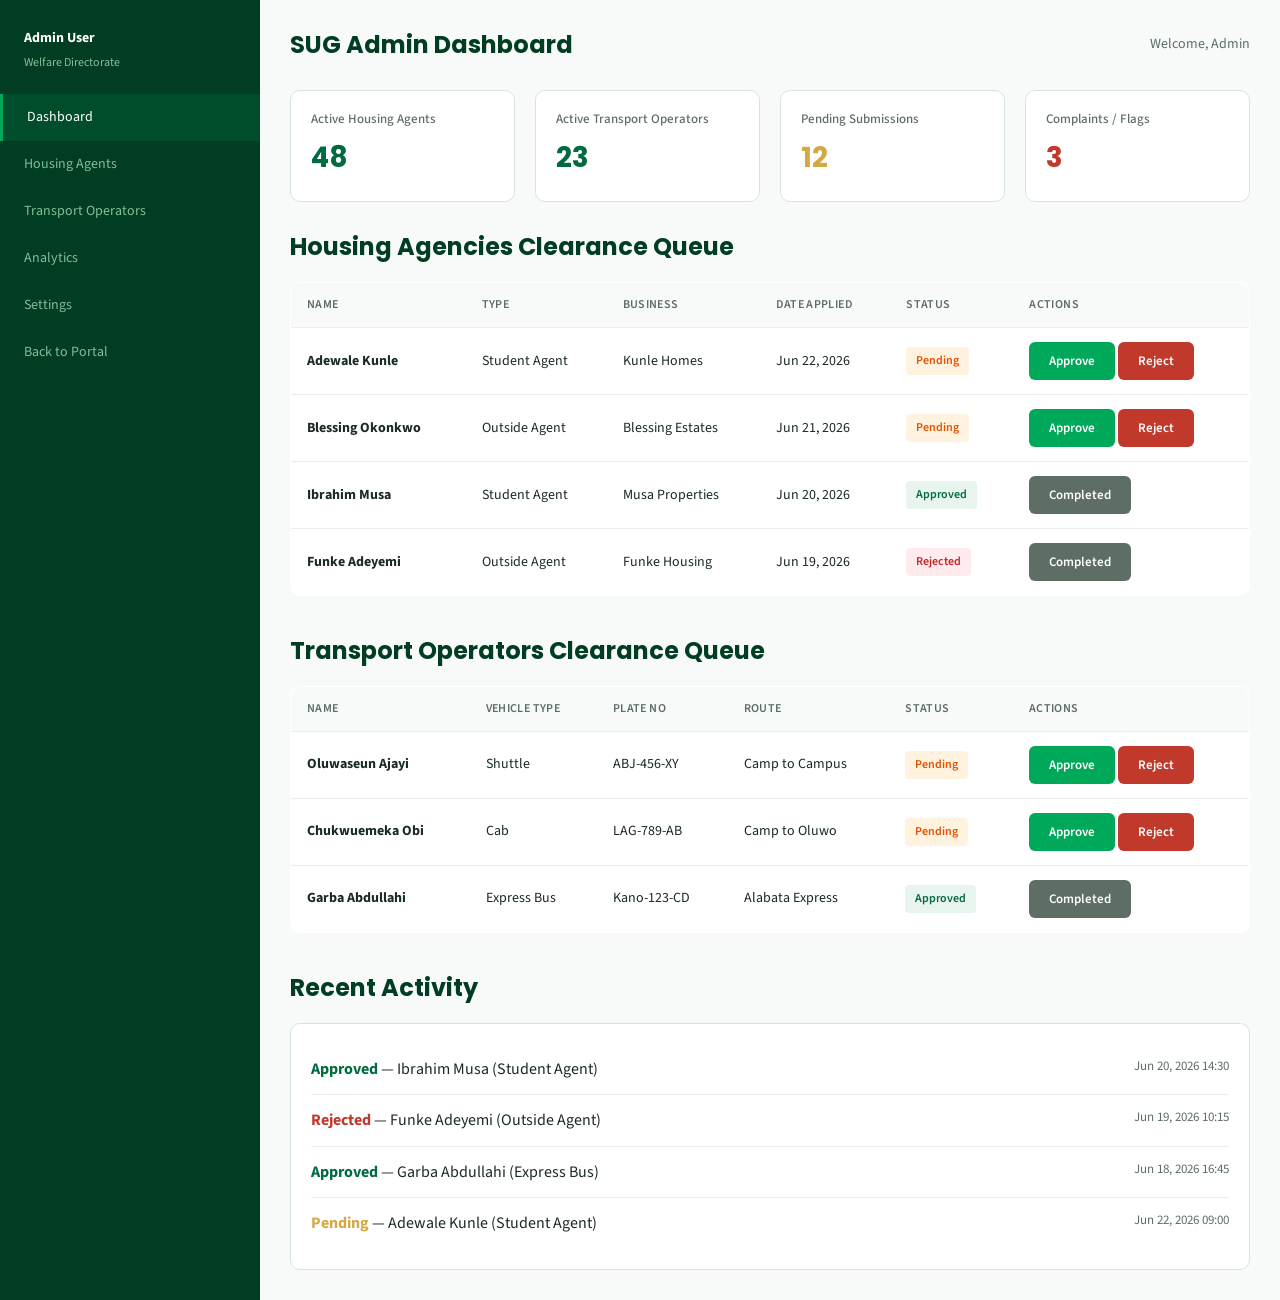
==== dashboard-admin.html @ bb1649e1 "feat: FUNAAB SUG Portal - complete frontend rebuild - Main landing page (sug-portal.html) with execu" ====
<!DOCTYPE html>
<html lang="en">
<head>
<meta charset="UTF-8">
<meta name="viewport" content="width=device-width, initial-scale=1.0">
<title>Admin Dashboard — FUNAAB SUG</title>
<link rel="stylesheet" href="css/styles.css">
<link rel="preconnect" href="https://fonts.googleapis.com">
<link rel="preconnect" href="https://fonts.gstatic.com" crossorigin>
<link href="https://fonts.googleapis.com/css2?family=Poppins:wght@400;500;600;700&family=Source+Sans+3:wght@400;500;600;700&display=swap" rel="stylesheet">
</head>
<body>

<!-- DASHBOARD LAYOUT -->
<div class="dashboard">

  <!-- SIDEBAR -->
  <aside class="sidebar">
    <div class="sidebar-user">
      <h5>Admin User</h5>
      <span>Welfare Directorate</span>
    </div>
    <ul class="sidebar-menu">
      <li><a href="#" class="active">Dashboard</a></li>
      <li><a href="#housing-section">Housing Agents</a></li>
      <li><a href="#transport-section">Transport Operators</a></li>
      <li><a href="#analytics-section">Analytics</a></li>
      <li><a href="#">Settings</a></li>
      <li><a href="sug-portal.html">Back to Portal</a></li>
    </ul>
  </aside>

  <!-- MAIN CONTENT -->
  <main class="dashboard-main">

    <!-- Dashboard Header -->
    <div class="dashboard-header">
      <h2>SUG Admin Dashboard</h2>
      <span style="font-size:14px;color:var(--muted);">Welcome, Admin</span>
    </div>

    <!-- Analytics Cards -->
    <div class="stat-cards" id="analytics-section">
      <div class="stat-card">
        <h4>Active Housing Agents</h4>
        <div class="value">48</div>
      </div>
      <div class="stat-card">
        <h4>Active Transport Operators</h4>
        <div class="value">23</div>
      </div>
      <div class="stat-card">
        <h4>Pending Submissions</h4>
        <div class="value" style="color:var(--warning);">12</div>
      </div>
      <div class="stat-card">
        <h4>Complaints / Flags</h4>
        <div class="value" style="color:var(--danger);">3</div>
      </div>
    </div>

    <!-- Housing Agents Section -->
    <div id="housing-section" style="margin-bottom:40px;">
      <h3 style="margin-bottom:20px;">Housing Agencies Clearance Queue</h3>
      <table class="data-table">
        <thead>
          <tr>
            <th>Name</th>
            <th>Type</th>
            <th>Business</th>
            <th>Date Applied</th>
            <th>Status</th>
            <th>Actions</th>
          </tr>
        </thead>
        <tbody>
          <tr>
            <td><strong>Adewale Kunle</strong></td>
            <td>Student Agent</td>
            <td>Kunle Homes</td>
            <td>Jun 22, 2026</td>
            <td><span class="status-badge pending">Pending</span></td>
            <td>
              <button class="btn btn-sm btn-success" onclick="approveAgent(this)">Approve</button>
              <button class="btn btn-sm btn-danger" onclick="rejectAgent(this)">Reject</button>
            </td>
          </tr>
          <tr>
            <td><strong>Blessing Okonkwo</strong></td>
            <td>Outside Agent</td>
            <td>Blessing Estates</td>
            <td>Jun 21, 2026</td>
            <td><span class="status-badge pending">Pending</span></td>
            <td>
              <button class="btn btn-sm btn-success" onclick="approveAgent(this)">Approve</button>
              <button class="btn btn-sm btn-danger" onclick="rejectAgent(this)">Reject</button>
            </td>
          </tr>
          <tr>
            <td><strong>Ibrahim Musa</strong></td>
            <td>Student Agent</td>
            <td>Musa Properties</td>
            <td>Jun 20, 2026</td>
            <td><span class="status-badge approved">Approved</span></td>
            <td>
              <button class="btn btn-sm" style="background:var(--muted);cursor:default;">Completed</button>
            </td>
          </tr>
          <tr>
            <td><strong>Funke Adeyemi</strong></td>
            <td>Outside Agent</td>
            <td>Funke Housing</td>
            <td>Jun 19, 2026</td>
            <td><span class="status-badge rejected">Rejected</span></td>
            <td>
              <button class="btn btn-sm" style="background:var(--muted);cursor:default;">Completed</button>
            </td>
          </tr>
        </tbody>
      </table>
    </div>

    <!-- Transport Operators Section -->
    <div id="transport-section" style="margin-bottom:40px;">
      <h3 style="margin-bottom:20px;">Transport Operators Clearance Queue</h3>
      <table class="data-table">
        <thead>
          <tr>
            <th>Name</th>
            <th>Vehicle Type</th>
            <th>Plate No</th>
            <th>Route</th>
            <th>Status</th>
            <th>Actions</th>
          </tr>
        </thead>
        <tbody>
          <tr>
            <td><strong>Oluwaseun Ajayi</strong></td>
            <td>Shuttle</td>
            <td>ABJ-456-XY</td>
            <td>Camp to Campus</td>
            <td><span class="status-badge pending">Pending</span></td>
            <td>
              <button class="btn btn-sm btn-success" onclick="approveDriver(this)">Approve</button>
              <button class="btn btn-sm btn-danger" onclick="rejectDriver(this)">Reject</button>
            </td>
          </tr>
          <tr>
            <td><strong>Chukwuemeka Obi</strong></td>
            <td>Cab</td>
            <td>LAG-789-AB</td>
            <td>Camp to Oluwo</td>
            <td><span class="status-badge pending">Pending</span></td>
            <td>
              <button class="btn btn-sm btn-success" onclick="approveDriver(this)">Approve</button>
              <button class="btn btn-sm btn-danger" onclick="rejectDriver(this)">Reject</button>
            </td>
          </tr>
          <tr>
            <td><strong>Garba Abdullahi</strong></td>
            <td>Express Bus</td>
            <td>Kano-123-CD</td>
            <td>Alabata Express</td>
            <td><span class="status-badge approved">Approved</span></td>
            <td>
              <button class="btn btn-sm" style="background:var(--muted);cursor:default;">Completed</button>
            </td>
          </tr>
        </tbody>
      </table>
    </div>

    <!-- Recent Activity -->
    <div>
      <h3 style="margin-bottom:20px;">Recent Activity</h3>
      <div style="background:var(--white);border:1px solid var(--line);border-radius:var(--radius-md);padding:20px;">
        <div style="display:flex;justify-content:space-between;padding:12px 0;border-bottom:1px solid var(--line-light);">
          <div>
            <strong style="color:var(--green-primary);">Approved</strong> — Ibrahim Musa (Student Agent)
          </div>
          <span style="font-size:13px;color:var(--muted);">Jun 20, 2026 14:30</span>
        </div>
        <div style="display:flex;justify-content:space-between;padding:12px 0;border-bottom:1px solid var(--line-light);">
          <div>
            <strong style="color:var(--danger);">Rejected</strong> — Funke Adeyemi (Outside Agent)
          </div>
          <span style="font-size:13px;color:var(--muted);">Jun 19, 2026 10:15</span>
        </div>
        <div style="display:flex;justify-content:space-between;padding:12px 0;border-bottom:1px solid var(--line-light);">
          <div>
            <strong style="color:var(--green-primary);">Approved</strong> — Garba Abdullahi (Express Bus)
          </div>
          <span style="font-size:13px;color:var(--muted);">Jun 18, 2026 16:45</span>
        </div>
        <div style="display:flex;justify-content:space-between;padding:12px 0;">
          <div>
            <strong style="color:var(--warning);">Pending</strong> — Adewale Kunle (Student Agent)
          </div>
          <span style="font-size:13px;color:var(--muted);">Jun 22, 2026 09:00</span>
        </div>
      </div>
    </div>

  </main>
</div>

<script>
function approveAgent(btn) {
  var row = btn.closest('tr');
  var statusBadge = row.querySelector('.status-badge');
  statusBadge.className = 'status-badge approved';
  statusBadge.textContent = 'Approved';
  btn.parentElement.innerHTML = '<button class="btn btn-sm" style="background:var(--muted);cursor:default;">Completed</button>';
}

function rejectAgent(btn) {
  var row = btn.closest('tr');
  var statusBadge = row.querySelector('.status-badge');
  statusBadge.className = 'status-badge rejected';
  statusBadge.textContent = 'Rejected';
  btn.parentElement.innerHTML = '<button class="btn btn-sm" style="background:var(--muted);cursor:default;">Completed</button>';
}

function approveDriver(btn) {
  var row = btn.closest('tr');
  var statusBadge = row.querySelector('.status-badge');
  statusBadge.className = 'status-badge approved';
  statusBadge.textContent = 'Approved';
  btn.parentElement.innerHTML = '<button class="btn btn-sm" style="background:var(--muted);cursor:default;">Completed</button>';
}

function rejectDriver(btn) {
  var row = btn.closest('tr');
  var statusBadge = row.querySelector('.status-badge');
  statusBadge.className = 'status-badge rejected';
  statusBadge.textContent = 'Rejected';
  btn.parentElement.innerHTML = '<button class="btn btn-sm" style="background:var(--muted);cursor:default;">Completed</button>';
}
</script>

</body>
</html>
---- css/styles.css ----
/* ============================================
   FUNAAB SUG PORTAL — Shared Styles
   FUNAAB Brand Green System
   ============================================ */

:root {
  /* FUNAAB Green Palette — Sharp Institutional */
  --green-primary: #006B3F;
  --green-bright: #00A859;
  --green-dark: #003D23;
  --green-deep: #005531;
  --green-tint: #E8F5EE;
  --green-muted: #B8D9C8;

  /* Accent */
  --gold: #D4A843;
  --gold-light: #F5E6B8;

  /* Neutrals */
  --ink: #1A2B23;
  --muted: #5E6E64;
  --light-muted: #8A9B90;
  --white: #FFFFFF;
  --off-white: #F7FAF8;
  --line: #D6E5DC;
  --line-light: #E8F0EB;

  /* Status */
  --success: #00A859;
  --warning: #D4A843;
  --danger: #C0392B;
  --info: #2980B9;

  /* Shadows */
  --shadow-sm: 0 2px 8px rgba(0,61,35,0.06);
  --shadow-md: 0 8px 24px rgba(0,61,35,0.1);
  --shadow-lg: 0 20px 50px rgba(0,61,35,0.15);
  --shadow-card: 0 4px 16px rgba(0,61,35,0.08);

  /* Border Radius */
  --radius-sm: 6px;
  --radius-md: 10px;
  --radius-lg: 14px;
  --radius-xl: 20px;

  /* Transitions */
  --transition: all 0.25s ease;
}

/* ============ RESET ============ */
*, *::before, *::after { margin: 0; padding: 0; box-sizing: border-box; }
html { scroll-behavior: smooth; }
body {
  font-family: 'Source Sans 3', -apple-system, BlinkMacSystemFont, 'Segoe UI', Roboto, sans-serif;
  color: var(--ink);
  background: var(--white);
  line-height: 1.65;
  -webkit-font-smoothing: antialiased;
}
a { text-decoration: none; color: inherit; transition: var(--transition); }
img { max-width: 100%; display: block; }
ul { list-style: none; }
input, select, textarea, button { font-family: inherit; }

/* ============ TYPOGRAPHY ============ */
h1, h2, h3, h4, h5 {
  font-family: 'Poppins', 'Helvetica Neue', Arial, sans-serif;
  color: var(--green-dark);
  font-weight: 700;
  line-height: 1.25;
}
h1 { font-size: clamp(32px, 4vw, 48px); }
h2 { font-size: clamp(26px, 3vw, 34px); }
h3 { font-size: clamp(20px, 2.5vw, 24px); }
h4 { font-size: 18px; }

.eyebrow {
  color: var(--green-bright);
  font-weight: 600;
  letter-spacing: 0.1em;
  text-transform: uppercase;
  font-size: 12px;
  display: block;
  margin-bottom: 8px;
  font-family: 'Poppins', sans-serif;
}

/* ============ LAYOUT ============ */
.container {
  max-width: 1200px;
  margin: 0 auto;
  padding: 0 24px;
}
.section {
  padding: 90px 0;
}
.section-sm {
  padding: 60px 0;
}
.section-head {
  max-width: 640px;
  margin-bottom: 48px;
}
.section-head.center {
  text-align: center;
  margin: 0 auto 48px;
}
.section-head p {
  color: var(--muted);
  margin-top: 10px;
  font-size: 15px;
}

/* ============ BUTTONS ============ */
.btn {
  display: inline-flex;
  align-items: center;
  justify-content: center;
  gap: 8px;
  background: var(--green-primary);
  color: var(--white);
  padding: 14px 28px;
  border-radius: var(--radius-sm);
  font-weight: 600;
  font-size: 14px;
  border: none;
  cursor: pointer;
  transition: var(--transition);
  white-space: nowrap;
}
.btn:hover {
  background: var(--green-dark);
  transform: translateY(-1px);
  box-shadow: var(--shadow-md);
}
.btn-gold {
  background: var(--gold);
  color: var(--green-dark);
}
.btn-gold:hover {
  background: #C49A38;
}
.btn-outline {
  background: transparent;
  border: 1.5px solid var(--white);
  color: var(--white);
}
.btn-outline:hover {
  background: rgba(255,255,255,0.15);
}
.btn-outline-green {
  background: transparent;
  border: 1.5px solid var(--green-primary);
  color: var(--green-primary);
}
.btn-outline-green:hover {
  background: var(--green-primary);
  color: var(--white);
}
.btn-sm {
  padding: 10px 20px;
  font-size: 13px;
}
.btn-lg {
  padding: 16px 32px;
  font-size: 15px;
}
.btn-danger {
  background: var(--danger);
  color: var(--white);
}
.btn-danger:hover {
  background: #A93226;
}
.btn-success {
  background: var(--success);
  color: var(--white);
}

/* ============ TOP BAR ============ */
.topbar {
  background: var(--green-dark);
  color: var(--green-muted);
  font-size: 13px;
  padding: 8px 0;
}
.topbar .container {
  display: flex;
  justify-content: space-between;
  align-items: center;
}
.topbar a {
  color: var(--green-muted);
}
.topbar a:hover {
  color: var(--white);
}

/* ============ HEADER ============ */
header {
  border-bottom: 1px solid var(--line);
  padding: 16px 0;
  background: var(--white);
  position: sticky;
  top: 0;
  z-index: 1000;
}
header .container {
  display: flex;
  align-items: center;
  justify-content: space-between;
}
.logo {
  display: flex;
  align-items: center;
  gap: 10px;
}
.logo-mark {
  width: 42px;
  height: 42px;
  border-radius: var(--radius-sm);
  background: linear-gradient(135deg, var(--green-bright), var(--green-primary));
  display: flex;
  align-items: center;
  justify-content: center;
  color: var(--white);
  font-weight: 700;
  font-family: 'Poppins', sans-serif;
  font-size: 18px;
}
.logo-text {
  font-family: 'Poppins', sans-serif;
  font-weight: 700;
  font-size: 17px;
  color: var(--green-dark);
  line-height: 1.15;
}
.logo-text small {
  display: block;
  font-family: 'Source Sans 3', sans-serif;
  font-size: 11px;
  color: var(--muted);
  font-weight: 500;
  letter-spacing: 0.03em;
}
nav ul {
  display: flex;
  gap: 28px;
  font-size: 14px;
  font-weight: 500;
}
nav a {
  color: var(--ink);
  position: relative;
}
nav a:hover {
  color: var(--green-primary);
}
nav a::after {
  content: '';
  position: absolute;
  bottom: -4px;
  left: 0;
  width: 0;
  height: 2px;
  background: var(--green-primary);
  transition: width 0.25s ease;
}
nav a:hover::after {
  width: 100%;
}

/* Mobile Menu Toggle */
.menu-toggle {
  display: none;
  background: none;
  border: none;
  cursor: pointer;
  padding: 8px;
}
.menu-toggle span {
  display: block;
  width: 24px;
  height: 2px;
  background: var(--ink);
  margin: 5px 0;
  transition: var(--transition);
}

/* ============ HERO ============ */
.hero {
  background: linear-gradient(120deg, rgba(0,61,35,0.92) 0%, rgba(0,107,63,0.85) 100%),
    url('https://images.unsplash.com/photo-1568605114967-8130f3a36994?w=1600&q=80') center/cover;
  color: var(--white);
  padding: 100px 0 0;
  position: relative;
  overflow: hidden;
}
.hero::before {
  content: '';
  position: absolute;
  top: -50%;
  right: -20%;
  width: 600px;
  height: 600px;
  border-radius: 50%;
  background: rgba(0,168,89,0.08);
}
.hero-content {
  display: grid;
  grid-template-columns: 1fr 1fr;
  gap: 40px;
  align-items: center;
  margin-bottom: 80px;
}
.hero-text {
  max-width: 680px;
  position: relative;
  z-index: 2;
}
.hero-image {
  position: relative;
  z-index: 2;
}
.hero-image img {
  width: 100%;
  height: 380px;
  object-fit: cover;
  border-radius: var(--radius-lg);
  box-shadow: 0 20px 50px rgba(0,0,0,0.25);
}
.hero h1 {
  color: var(--white);
  margin-bottom: 16px;
}
.hero p {
  color: #C8E8D6;
  font-size: 16.5px;
  max-width: 540px;
}
.hero-badge {
  display: inline-flex;
  align-items: center;
  gap: 8px;
  background: rgba(0,168,89,0.2);
  border: 1px solid rgba(0,168,89,0.3);
  padding: 8px 16px;
  border-radius: 30px;
  font-size: 13px;
  color: #A8E6C3;
  margin-bottom: 20px;
  font-weight: 500;
}
.hero-badge::before {
  content: '\2713';
  background: var(--green-bright);
  color: var(--white);
  width: 20px;
  height: 20px;
  border-radius: 50%;
  display: flex;
  align-items: center;
  justify-content: center;
  font-size: 11px;
  font-weight: 700;
}
.hero-spacer {
  height: 50px;
}

/* ============ PAGE HERO ============ */
.page-hero {
  background: linear-gradient(120deg, rgba(0,61,35,0.92) 0%, rgba(0,107,63,0.85) 100%);
  color: var(--white);
  padding: 60px 0;
  text-align: center;
}
.page-hero h1 {
  color: var(--white);
  margin-bottom: 10px;
}
.page-hero p {
  color: #A8E6C3;
  max-width: 560px;
  margin: 0 auto;
}

/* ============ EXECUTIVE COUNCIL ============ */
.exec-grid {
  display: grid;
  grid-template-columns: repeat(4, 1fr);
  gap: 26px;
}
.exec-card-container {
  perspective: 1000px;
  height: 320px;
}
.exec-card {
  position: relative;
  width: 100%;
  height: 100%;
  transform-style: preserve-3d;
  transition: transform 0.6s ease;
  cursor: pointer;
}
.exec-card-container:hover .exec-card {
  transform: rotateY(180deg);
}
.exec-card-front,
.exec-card-back {
  position: absolute;
  width: 100%;
  height: 100%;
  backface-visibility: hidden;
  border-radius: var(--radius-lg);
  overflow: hidden;
  border: 1px solid var(--line);
}
.exec-card-front {
  background: var(--white);
}
.exec-card-back {
  background: linear-gradient(135deg, var(--green-primary), var(--green-dark));
  transform: rotateY(180deg);
  display: flex;
  flex-direction: column;
  justify-content: center;
  align-items: center;
  padding: 24px;
  text-align: center;
  color: var(--white);
}
.exec-photo {
  width: 100%;
  height: 220px;
  background-size: cover;
  background-position: center top;
}
.exec-card-front h4 {
  font-size: 15.5px;
  font-family: 'Source Sans 3', sans-serif;
  color: var(--ink);
  margin-bottom: 2px;
  padding: 12px 16px 4px;
}
.exec-card-front span {
  font-size: 13px;
  color: var(--green-bright);
  font-weight: 600;
  padding: 0 16px;
}
.exec-card-back h4 {
  color: var(--white);
  font-size: 18px;
  margin-bottom: 6px;
}
.exec-card-back .exec-role {
  color: #A8E6C3;
  font-size: 13px;
  font-weight: 600;
  margin-bottom: 14px;
  text-transform: uppercase;
  letter-spacing: 0.05em;
}
.exec-card-back p {
  color: #C8E8D6;
  font-size: 13.5px;
  line-height: 1.5;
  margin-bottom: 16px;
}
.exec-card-back .exec-contact {
  font-size: 12px;
  color: #7FBF9A;
}

/* ============ WELFARE INITIATIVES ============ */
.initiatives-grid {
  display: grid;
  grid-template-columns: 1fr 1fr;
  gap: 30px;
}
.initiative-card {
  border: 1px solid var(--line);
  border-radius: var(--radius-lg);
  padding: 40px 30px;
  background: var(--white);
  transition: var(--transition);
  text-align: center;
}
.initiative-card:hover {
  box-shadow: var(--shadow-lg);
  transform: translateY(-4px);
}
.initiative-icon {
  width: 80px;
  height: 80px;
  border-radius: 50%;
  background: var(--green-primary);
  color: var(--white);
  display: flex;
  align-items: center;
  justify-content: center;
  margin: 0 auto 20px;
}
.initiative-icon svg {
  width: 36px;
  height: 36px;
  fill: var(--white);
}
.initiative-card h3 {
  margin-bottom: 12px;
  font-size: 22px;
}
.initiative-card p {
  color: var(--muted);
  margin-bottom: 16px;
  font-size: 14.5px;
}
.initiative-stat {
  font-size: 28px;
  font-weight: 700;
  color: var(--green-primary);
  font-family: 'Poppins', serif;
  margin-bottom: 20px;
}
.initiative-stat small {
  font-size: 14px;
  color: var(--muted);
  font-weight: 500;
}

/* ============ VERIFICATION SEARCH ============ */
.verify-search-wrap {
  max-width: 700px;
  margin: 0 auto;
  background: var(--white);
  border-radius: var(--radius-lg);
  padding: 30px;
  box-shadow: var(--shadow-md);
}
.verify-search-row {
  display: flex;
  gap: 12px;
}
.verify-search-row input {
  flex: 1;
  border: 1px solid var(--line);
  border-radius: var(--radius-sm);
  padding: 14px 16px;
  font-size: 15px;
  transition: var(--transition);
}
.verify-search-row input:focus {
  outline: none;
  border-color: var(--green-primary);
  box-shadow: 0 0 0 3px rgba(0,107,63,0.1);
}
.verify-result {
  margin-top: 24px;
  padding: 20px;
  border-radius: var(--radius-md);
  border: 1px solid var(--line);
}
.verify-result.found {
  border-color: var(--green-bright);
  background: var(--green-tint);
}
.verify-result.not-found {
  border-color: var(--danger);
  background: #FFF5F5;
}

/* ============ FILTER PILLS ============ */
.filter-pills {
  display: flex;
  gap: 10px;
  margin-bottom: 36px;
  flex-wrap: wrap;
}
.filter-pills span {
  border: 1px solid var(--line);
  border-radius: 20px;
  padding: 8px 18px;
  font-size: 13.5px;
  font-weight: 500;
  color: var(--muted);
  cursor: pointer;
  transition: var(--transition);
}
.filter-pills span:hover {
  border-color: var(--green-primary);
  color: var(--green-primary);
}
.filter-pills span.active {
  background: var(--green-primary);
  color: var(--white);
  border-color: var(--green-primary);
}

/* ============ LISTINGS GRID ============ */
.listings-grid {
  display: grid;
  grid-template-columns: repeat(3, 1fr);
  gap: 26px;
}
.listing-card {
  border: 1px solid var(--line);
  border-radius: var(--radius-lg);
  overflow: hidden;
  transition: var(--transition);
  background: var(--white);
}
.listing-card:hover {
  box-shadow: var(--shadow-lg);
  transform: translateY(-4px);
}
.listing-photo {
  height: 210px;
  background-size: cover;
  background-position: center;
  position: relative;
}
.listing-tag {
  position: absolute;
  top: 14px;
  left: 14px;
  background: var(--green-primary);
  color: var(--white);
  font-size: 11px;
  font-weight: 700;
  padding: 5px 12px;
  border-radius: 5px;
  text-transform: uppercase;
  letter-spacing: 0.03em;
}
.listing-tag.rent {
  background: var(--gold);
  color: var(--green-dark);
}
.agency-badge {
  position: absolute;
  top: 14px;
  right: 14px;
  background: var(--white);
  color: var(--green-primary);
  font-size: 11px;
  font-weight: 700;
  padding: 5px 10px;
  border-radius: 5px;
  display: flex;
  align-items: center;
  gap: 4px;
  box-shadow: var(--shadow-sm);
}
.listing-info {
  padding: 20px;
}
.listing-price {
  font-family: 'Poppins', serif;
  font-size: 20px;
  color: var(--green-primary);
  margin-bottom: 4px;
}
.listing-price small {
  color: var(--muted);
  font-size: 12px;
  font-family: 'Source Sans 3', sans-serif;
}
.listing-info h4 {
  font-size: 16px;
  margin-bottom: 4px;
  font-family: 'Source Sans 3', sans-serif;
  color: var(--ink);
}
.listing-loc {
  font-size: 13px;
  color: var(--muted);
  margin-bottom: 14px;
}
.listing-meta {
  display: flex;
  gap: 16px;
  font-size: 12.5px;
  color: var(--muted);
  border-top: 1px solid var(--line);
  padding-top: 12px;
  margin-bottom: 14px;
}
.agent-row {
  display: flex;
  align-items: center;
  gap: 10px;
}
.agent-row img {
  width: 32px;
  height: 32px;
  border-radius: 50%;
  object-fit: cover;
}
.agent-row span {
  font-size: 13px;
  font-weight: 600;
  color: var(--ink);
}
.agent-row small {
  display: block;
  font-size: 11px;
  color: var(--green-bright);
  font-weight: 600;
}

/* ============ AREAS GRID ============ */
.areas-grid {
  display: grid;
  grid-template-columns: repeat(5, 1fr);
  gap: 20px;
}
.area-card {
  border-radius: var(--radius-md);
  overflow: hidden;
  position: relative;
  height: 170px;
  background-size: cover;
  background-position: center;
  cursor: pointer;
}
.area-card::after {
  content: '';
  position: absolute;
  inset: 0;
  background: linear-gradient(180deg, rgba(0,61,35,0) 30%, rgba(0,61,35,0.85) 100%);
  transition: var(--transition);
}
.area-card:hover::after {
  background: linear-gradient(180deg, rgba(0,61,35,0.1) 30%, rgba(0,61,35,0.92) 100%);
}
.area-card-text {
  position: absolute;
  bottom: 14px;
  left: 14px;
  color: var(--white);
  z-index: 2;
}
.area-card-text strong {
  font-size: 15px;
  display: block;
}
.area-card-text span {
  font-size: 12px;
  color: #A8E6C3;
}

/* ============ WHY CHOOSE US ============ */
.why-grid {
  display: grid;
  grid-template-columns: repeat(3, 1fr);
  gap: 30px;
}
.why-card {
  padding: 8px 0;
}
.why-icon {
  width: 56px;
  height: 56px;
  border-radius: var(--radius-md);
  background: var(--green-tint);
  color: var(--green-primary);
  display: flex;
  align-items: center;
  justify-content: center;
  font-size: 22px;
  margin-bottom: 18px;
}
.why-card h4 {
  font-size: 17px;
  margin-bottom: 10px;
  font-family: 'Source Sans 3', sans-serif;
  color: var(--ink);
}
.why-card p {
  color: var(--muted);
  font-size: 14.5px;
  margin-bottom: 12px;
}
.why-card a {
  color: var(--green-bright);
  font-size: 13.5px;
  font-weight: 600;
}
.why-card a:hover {
  color: var(--green-primary);
}

/* ============ ABOUT SECTION ============ */
.about {
  background: var(--green-tint);
}
.about-grid {
  display: grid;
  grid-template-columns: 1fr 1fr;
  gap: 60px;
  align-items: center;
}
.quote-box {
  border-left: 3px solid var(--green-primary);
  padding-left: 20px;
  margin: 20px 0;
  color: var(--green-dark);
  font-family: 'Poppins', serif;
  font-size: 16px;
  font-style: italic;
}
.quote-by {
  font-size: 13.5px;
  color: var(--muted);
  margin-top: 8px;
  font-style: normal;
  font-weight: 600;
}

/* ============ STATS ============ */
.stats {
  background: var(--green-dark);
  color: var(--white);
  padding: 60px 0;
}
.stats-grid {
  display: grid;
  grid-template-columns: repeat(4, 1fr);
  text-align: center;
}
.stats-grid h3 {
  color: var(--white);
  font-size: 40px;
  margin-bottom: 4px;
}
.stats-grid p {
  color: #7FBF9A;
  font-size: 12.5px;
  text-transform: uppercase;
  letter-spacing: 0.04em;
}

/* ============ SERVICES / HOW IT WORKS ============ */
.services-split {
  display: grid;
  grid-template-columns: 1fr 1fr;
  gap: 50px;
  align-items: center;
}
.check-list {
  list-style: none;
}
.check-list li {
  display: flex;
  gap: 12px;
  padding: 14px 0;
  border-bottom: 1px solid var(--line);
  font-size: 14.5px;
  color: var(--ink);
}
.check-list li::before {
  content: "\2713";
  color: var(--green-bright);
  font-weight: 700;
  flex: 0 0 20px;
}

/* Steps */
.steps-list {
  counter-reset: step;
}
.steps-list li {
  counter-increment: step;
  display: flex;
  gap: 16px;
  padding: 18px 0;
  border-bottom: 1px solid var(--line);
  font-size: 14.5px;
  color: var(--ink);
  align-items: flex-start;
}
.steps-list li::before {
  content: counter(step);
  background: var(--green-primary);
  color: var(--white);
  width: 28px;
  height: 28px;
  border-radius: 50%;
  display: flex;
  align-items: center;
  justify-content: center;
  font-size: 13px;
  font-weight: 700;
  flex: 0 0 28px;
}

/* ============ CONTACT ============ */
.contact-grid {
  display: grid;
  grid-template-columns: 1.1fr 1fr;
  gap: 50px;
}
.form-row {
  display: grid;
  grid-template-columns: 1fr 1fr;
  gap: 16px;
  margin-bottom: 16px;
}
.form-field {
  margin-bottom: 16px;
}
.form-field label {
  display: block;
  font-size: 13px;
  font-weight: 600;
  margin-bottom: 6px;
  color: var(--ink);
}
.form-field input,
.form-field select,
.form-field textarea {
  width: 100%;
  border: 1px solid var(--line);
  border-radius: var(--radius-sm);
  padding: 12px;
  font-size: 14px;
  transition: var(--transition);
}
.form-field input:focus,
.form-field select:focus,
.form-field textarea:focus {
  outline: none;
  border-color: var(--green-primary);
  box-shadow: 0 0 0 3px rgba(0,107,63,0.1);
}
.form-field textarea {
  resize: vertical;
  min-height: 100px;
}
.full-row {
  margin-bottom: 16px;
}

/* ============ CTA BAND ============ */
.cta-band {
  background: linear-gradient(120deg, var(--green-primary), var(--green-dark));
  color: var(--white);
  padding: 70px 0;
  text-align: center;
}
.cta-band h2 {
  color: var(--white);
  font-size: 28px;
  margin-bottom: 12px;
}
.cta-band p {
  color: #A8E6C3;
  max-width: 560px;
  margin: 0 auto 26px;
}
.cta-buttons {
  display: flex;
  gap: 14px;
  justify-content: center;
}

/* ============ FOOTER ============ */
footer {
  background: var(--green-dark);
  color: #7FBF9A;
  padding: 60px 0 26px;
}
.footer-grid {
  display: grid;
  grid-template-columns: 2fr 1fr 1fr 1.3fr;
  gap: 40px;
  margin-bottom: 44px;
}
.footer-grid h5 {
  color: var(--white);
  font-size: 13.5px;
  margin-bottom: 16px;
  text-transform: uppercase;
  letter-spacing: 0.03em;
  font-family: 'Source Sans 3', sans-serif;
}
.footer-grid ul {
  list-style: none;
}
.footer-grid li {
  margin-bottom: 9px;
  font-size: 13.5px;
}
.footer-grid a:hover {
  color: var(--white);
}
.footer-bottom {
  border-top: 1px solid #0A3A1E;
  padding-top: 22px;
  display: flex;
  justify-content: space-between;
  font-size: 12.5px;
  color: #4A8A65;
}

/* ============ FORMS (Application Pages) ============ */
.form-section {
  padding: 60px 0;
}
.form-card {
  max-width: 800px;
  margin: 0 auto;
  background: var(--white);
  border-radius: var(--radius-lg);
  padding: 40px;
  box-shadow: var(--shadow-md);
}
.form-card h3 {
  margin-bottom: 24px;
  padding-bottom: 16px;
  border-bottom: 1px solid var(--line);
}
.form-group {
  margin-bottom: 24px;
}
.form-group h4 {
  font-size: 16px;
  margin-bottom: 16px;
  color: var(--green-primary);
}
.radio-group {
  display: flex;
  gap: 16px;
  margin-bottom: 20px;
}
.radio-option {
  flex: 1;
}
.radio-option input[type="radio"] {
  display: none;
}
.radio-option label {
  display: block;
  padding: 14px 20px;
  border: 2px solid var(--line);
  border-radius: var(--radius-sm);
  text-align: center;
  cursor: pointer;
  transition: var(--transition);
  font-weight: 500;
}
.radio-option input[type="radio"]:checked + label {
  border-color: var(--green-primary);
  background: var(--green-tint);
  color: var(--green-primary);
}
.radio-option label:hover {
  border-color: var(--green-bright);
}
.checkbox-group {
  display: flex;
  flex-wrap: wrap;
  gap: 12px;
}
.checkbox-item {
  display: flex;
  align-items: center;
  gap: 8px;
  padding: 10px 16px;
  border: 1px solid var(--line);
  border-radius: var(--radius-sm);
  cursor: pointer;
  transition: var(--transition);
}
.checkbox-item:hover {
  border-color: var(--green-primary);
}
.checkbox-item input[type="checkbox"]:checked + span {
  color: var(--green-primary);
  font-weight: 600;
}
.file-upload {
  border: 2px dashed var(--line);
  border-radius: var(--radius-md);
  padding: 30px;
  text-align: center;
  cursor: pointer;
  transition: var(--transition);
}
.file-upload:hover {
  border-color: var(--green-primary);
  background: var(--green-tint);
}
.file-upload input[type="file"] {
  display: none;
}
.file-upload-text {
  color: var(--muted);
  font-size: 14px;
}
.file-upload-text strong {
  color: var(--green-primary);
}

/* ============ PAGES — AGENT DIRECTORY ============ */
.agent-card {
  border: 1px solid var(--line);
  border-radius: var(--radius-lg);
  overflow: hidden;
  transition: var(--transition);
  background: var(--white);
}
.agent-card:hover {
  box-shadow: var(--shadow-lg);
  transform: translateY(-3px);
}
.agent-card-photo {
  height: 200px;
  background-size: cover;
  background-position: center;
  position: relative;
}
.agent-card-body {
  padding: 20px;
}
.agent-card-body h4 {
  font-size: 16px;
  font-family: 'Source Sans 3', sans-serif;
  color: var(--ink);
  margin-bottom: 4px;
}
.agent-type-badge {
  display: inline-block;
  font-size: 11px;
  font-weight: 600;
  padding: 3px 10px;
  border-radius: 4px;
  margin-bottom: 10px;
}
.agent-type-badge.student {
  background: var(--green-tint);
  color: var(--green-primary);
}
.agent-type-badge.outside {
  background: #FFF3E0;
  color: #E67E22;
}
.agent-card-meta {
  font-size: 13px;
  color: var(--muted);
  margin-bottom: 6px;
}
.agent-card-footer {
  display: flex;
  justify-content: space-between;
  align-items: center;
  padding: 14px 20px;
  border-top: 1px solid var(--line);
  background: var(--off-white);
}
.agent-card-footer .verified {
  display: flex;
  align-items: center;
  gap: 6px;
  font-size: 12px;
  font-weight: 600;
  color: var(--green-bright);
}

/* ============ PAGES — PROFILE ============ */
.profile-header {
  background: var(--green-tint);
  padding: 60px 0;
}
.profile-grid {
  display: grid;
  grid-template-columns: 300px 1fr;
  gap: 40px;
  align-items: start;
}
.profile-photo {
  width: 100%;
  height: 300px;
  border-radius: var(--radius-lg);
  background-size: cover;
  background-position: center;
}
.profile-info h1 {
  margin-bottom: 6px;
}
.profile-info .agent-id {
  font-size: 14px;
  color: var(--green-bright);
  font-weight: 600;
  margin-bottom: 16px;
}
.profile-badges {
  display: flex;
  gap: 10px;
  margin-bottom: 20px;
  flex-wrap: wrap;
}
.profile-badge {
  display: inline-flex;
  align-items: center;
  gap: 6px;
  padding: 6px 14px;
  border-radius: 20px;
  font-size: 12px;
  font-weight: 600;
}
.profile-badge.approved {
  background: var(--green-tint);
  color: var(--green-primary);
}
.profile-badge.welfare {
  background: #E3F2FD;
  color: #1565C0;
}
.profile-badge.president {
  background: #FFF3E0;
  color: #E65100;
}

/* ============ PAGES — FORMS (Register/Login) ============ */
.auth-page {
  min-height: 100vh;
  display: grid;
  grid-template-columns: 1fr 1fr;
}
.auth-left {
  background: linear-gradient(120deg, rgba(0,61,35,0.95) 0%, rgba(0,107,63,0.9) 100%);
  color: var(--white);
  padding: 60px;
  display: flex;
  flex-direction: column;
  justify-content: center;
  position: relative;
  overflow: hidden;
}
.auth-left::before {
  content: '';
  position: absolute;
  top: -100px;
  right: -100px;
  width: 400px;
  height: 400px;
  border-radius: 50%;
  background: rgba(0,168,89,0.1);
}
.auth-left h1 {
  color: var(--white);
  font-size: 32px;
  margin-bottom: 16px;
  position: relative;
  z-index: 2;
}
.auth-left p {
  color: #A8E6C3;
  font-size: 15px;
  max-width: 400px;
  position: relative;
  z-index: 2;
}
.auth-left .features {
  margin-top: 40px;
  position: relative;
  z-index: 2;
}
.auth-left .features li {
  display: flex;
  gap: 12px;
  margin-bottom: 16px;
  font-size: 14px;
  color: #C8E8D6;
}
.auth-left .features li::before {
  content: '\2713';
  color: var(--green-bright);
  font-weight: 700;
  flex: 0 0 20px;
}
.auth-right {
  padding: 60px;
  display: flex;
  flex-direction: column;
  justify-content: center;
}
.auth-form {
  max-width: 440px;
  width: 100%;
  margin: 0 auto;
}
.auth-form h2 {
  margin-bottom: 6px;
}
.auth-form .subtitle {
  color: var(--muted);
  margin-bottom: 30px;
  font-size: 14px;
}
.auth-form .form-field {
  margin-bottom: 18px;
}
.auth-form .form-field label {
  font-size: 13px;
}
.auth-form .form-field input,
.auth-form .form-field select {
  padding: 13px 14px;
}
.auth-form .btn {
  width: 100%;
  padding: 14px;
  margin-top: 8px;
}
.auth-form .divider {
  text-align: center;
  margin: 20px 0;
  font-size: 13px;
  color: var(--muted);
}
.auth-form .alt-link {
  text-align: center;
  font-size: 14px;
  color: var(--muted);
}
.auth-form .alt-link a {
  color: var(--green-primary);
  font-weight: 600;
}
.auth-form .alt-link a:hover {
  text-decoration: underline;
}

/* ============ PAGES — DASHBOARD ============ */
.dashboard {
  display: grid;
  grid-template-columns: 260px 1fr;
  min-height: calc(100vh - 60px);
}
.sidebar {
  background: var(--green-dark);
  padding: 30px 0;
  color: var(--green-muted);
}
.sidebar-menu {
  margin-top: 20px;
}
.sidebar-menu li a {
  display: flex;
  align-items: center;
  gap: 10px;
  padding: 12px 24px;
  font-size: 14px;
  color: #7FBF9A;
  transition: var(--transition);
}
.sidebar-menu li a:hover,
.sidebar-menu li a.active {
  background: rgba(0,168,89,0.15);
  color: var(--white);
}
.sidebar-menu li a.active {
  border-left: 3px solid var(--green-bright);
}
.sidebar-user {
  padding: 0 24px;
  margin-bottom: 10px;
}
.sidebar-user h5 {
  color: var(--white);
  font-size: 14px;
  font-family: 'Source Sans 3', sans-serif;
}
.sidebar-user span {
  font-size: 12px;
  color: #7FBF9A;
}
.dashboard-main {
  padding: 30px;
  background: var(--off-white);
}
.dashboard-header {
  display: flex;
  justify-content: space-between;
  align-items: center;
  margin-bottom: 30px;
}
.dashboard-header h2 {
  font-size: 24px;
}
.stat-cards {
  display: grid;
  grid-template-columns: repeat(4, 1fr);
  gap: 20px;
  margin-bottom: 30px;
}
.stat-card {
  background: var(--white);
  border-radius: var(--radius-md);
  padding: 20px;
  border: 1px solid var(--line);
}
.stat-card h4 {
  font-size: 13px;
  color: var(--muted);
  font-family: 'Source Sans 3', sans-serif;
  font-weight: 500;
  margin-bottom: 8px;
}
.stat-card .value {
  font-size: 28px;
  font-weight: 700;
  color: var(--green-primary);
  font-family: 'Poppins', serif;
}

/* Data Table */
.data-table {
  width: 100%;
  border-collapse: collapse;
  background: var(--white);
  border-radius: var(--radius-md);
  overflow: hidden;
  border: 1px solid var(--line);
}
.data-table th {
  background: var(--off-white);
  padding: 12px 16px;
  text-align: left;
  font-size: 12px;
  font-weight: 600;
  color: var(--muted);
  text-transform: uppercase;
  letter-spacing: 0.03em;
  font-family: 'Source Sans 3', sans-serif;
}
.data-table td {
  padding: 14px 16px;
  border-top: 1px solid var(--line-light);
  font-size: 14px;
}
.data-table tr:hover {
  background: var(--off-white);
}
.status-badge {
  display: inline-block;
  padding: 4px 10px;
  border-radius: 4px;
  font-size: 12px;
  font-weight: 600;
}
.status-badge.pending {
  background: #FFF3E0;
  color: #E65100;
}
.status-badge.approved {
  background: var(--green-tint);
  color: var(--green-primary);
}
.status-badge.rejected {
  background: #FFEBEE;
  color: #C62828;
}
.status-badge.suspended {
  background: #F5F5F5;
  color: #616161;
}
.status-badge.awaiting {
  background: #E3F2FD;
  color: #1565C0;
}

/* ============ VERIFY / REPORT ============ */
.verify-box {
  background: var(--white);
  border-radius: var(--radius-lg);
  padding: 40px;
  box-shadow: var(--shadow-md);
  max-width: 600px;
  margin: 0 auto;
}

/* ============ RESPONSIVE ============ */
@media (max-width: 980px) {
  /* Header */
  nav {
    display: none;
  }
  nav.open {
    display: block;
    position: absolute;
    top: 100%;
    left: 0;
    right: 0;
    background: var(--white);
    padding: 20px 24px;
    border-bottom: 1px solid var(--line);
    box-shadow: var(--shadow-md);
    z-index: 999;
  }
  nav.open ul {
    flex-direction: column;
    gap: 0;
  }
  nav.open li a {
    display: block;
    padding: 12px 0;
    border-bottom: 1px solid var(--line-light);
  }
  nav.open li:last-child a {
    border-bottom: none;
  }
  .menu-toggle {
    display: block;
  }

  /* Hero */
  .hero {
    padding: 80px 0 0;
  }
  .hero-content {
    grid-template-columns: 1fr;
    margin-bottom: 60px;
  }
  .hero-image {
    display: none;
  }
  .hero h1 {
    font-size: clamp(28px, 5vw, 36px);
  }
  .hero p {
    font-size: 15px;
  }

  /* Grids */
  .listings-grid,
  .why-grid,
  .about-grid,
  .services-split,
  .contact-grid,
  .exec-grid,
  .initiatives-grid {
    grid-template-columns: 1fr;
  }
  .areas-grid {
    grid-template-columns: repeat(2, 1fr);
  }
  .stats-grid {
    grid-template-columns: repeat(2, 1fr);
    gap: 30px;
  }
  .footer-grid {
    grid-template-columns: 1fr 1fr;
  }
  .stat-cards {
    grid-template-columns: repeat(2, 1fr);
  }

  /* Dashboard */
  .dashboard {
    grid-template-columns: 1fr;
  }
  .sidebar {
    display: none;
  }

  /* Auth */
  .auth-page {
    grid-template-columns: 1fr;
  }
  .auth-left {
    padding: 40px 24px;
  }
  .auth-right {
    padding: 40px 24px;
  }

  /* Verify Box */
  .verify-box {
    padding: 24px;
  }

  /* Profile */
  .profile-photo {
    height: 250px;
  }

  /* Stats */
  .stats-grid h3 {
    font-size: 32px;
  }

  /* Radio Group */
  .radio-group {
    flex-direction: column;
  }

  /* Flip Cards - stack on tablet */
  .exec-grid {
    grid-template-columns: repeat(2, 1fr);
  }
  .exec-card-container {
    height: 300px;
  }

  /* Data Table */
  .data-table {
    display: block;
    overflow-x: auto;
    white-space: nowrap;
  }
  .data-table th,
  .data-table td {
    padding: 10px 12px;
    font-size: 13px;
  }

  /* Topbar */
  .topbar .container {
    flex-direction: column;
    gap: 4px;
    text-align: center;
  }
}

@media (max-width: 600px) {
  /* Container padding on small screens */
  .container {
    padding: 0 16px;
  }

  /* Hero */
  .hero {
    padding: 60px 0 0;
  }
  .hero h1 {
    font-size: 24px;
  }
  .hero p {
    font-size: 14px;
  }
  .hero-badge {
    font-size: 11px;
    padding: 6px 12px;
  }
  .hero-spacer {
    height: 30px;
  }

  /* Sections */
  .section {
    padding: 50px 0;
  }
  .section-head {
    margin-bottom: 30px;
  }
  .section-head h2 {
    font-size: 22px;
  }

  /* Filter Pills */
  .filter-pills {
    gap: 6px;
  }
  .filter-pills span {
    padding: 6px 12px;
    font-size: 12px;
  }

  /* Listings */
  .listings-grid {
    grid-template-columns: 1fr;
  }
  .listing-photo {
    height: 180px;
  }

  /* Areas */
  .areas-grid {
    grid-template-columns: 1fr 1fr;
    gap: 12px;
  }
  .area-card {
    height: 140px;
  }

  /* Why Grid */
  .why-grid {
    grid-template-columns: 1fr;
    gap: 20px;
  }

  /* About */
  .about-grid {
    gap: 30px;
  }

  /* Services Split */
  .services-split {
    gap: 30px;
  }

  /* Contact */
  .contact-grid {
    gap: 30px;
  }

  /* Stats */
  .stats-grid {
    grid-template-columns: 1fr 1fr;
    gap: 20px;
  }
  .stats-grid h3 {
    font-size: 28px;
  }

  /* Forms */
  .form-row {
    grid-template-columns: 1fr;
  }
  .form-field input,
  .form-field select,
  .form-field textarea {
    font-size: 16px;
  }

  /* CTA */
  .cta-band {
    padding: 40px 0;
  }
  .cta-band h2 {
    font-size: 20px;
  }
  .cta-buttons {
    flex-direction: column;
    align-items: center;
    gap: 10px;
  }

  /* Footer */
  .footer-grid {
    grid-template-columns: 1fr;
    gap: 24px;
  }
  .footer-bottom {
    flex-direction: column;
    gap: 8px;
    text-align: center;
  }

  /* Verify Box */
  .verify-box {
    padding: 20px;
  }

  /* Profile */
  .profile-grid {
    gap: 24px;
  }
  .profile-photo {
    height: 220px;
  }

  /* Dashboard */
  .stat-cards {
    grid-template-columns: 1fr;
  }
  .dashboard-main {
    padding: 20px 16px;
  }

  /* Auth */
  .auth-left {
    padding: 30px 16px;
  }
  .auth-right {
    padding: 30px 16px;
  }

  /* Agent Cards */
  .agent-card-photo {
    height: 160px;
  }

  /* Form Card */
  .form-card {
    padding: 24px;
  }

  /* Verify Search */
  .verify-search-row {
    flex-direction: column;
  }

  /* Flip Cards - single column on mobile */
  .exec-grid {
    grid-template-columns: 1fr;
    max-width: 320px;
    margin: 0 auto;
  }
  .exec-card-container {
    height: 340px;
  }

  /* Table responsive */
  .data-table {
    font-size: 12px;
  }
  .data-table th,
  .data-table td {
    padding: 8px 10px;
  }

  /* Initiatives */
  .initiative-card {
    padding: 30px 20px;
  }
  .initiative-icon {
    width: 64px;
    height: 64px;
  }
  .initiative-icon svg {
    width: 28px;
    height: 28px;
  }

  /* Page Hero */
  .page-hero {
    padding: 40px 0;
  }
  .page-hero h1 {
    font-size: 22px;
  }
  .page-hero p {
    font-size: 14px;
  }

  /* Form Section */
  .form-section {
    padding: 40px 0;
  }

  /* Dashboard sidebar toggle for mobile */
  .sidebar {
    position: fixed;
    left: -260px;
    top: 0;
    bottom: 0;
    width: 260px;
    z-index: 1100;
    transition: left 0.3s ease;
  }
  .sidebar.open {
    left: 0;
  }
  .sidebar-overlay {
    display: none;
    position: fixed;
    inset: 0;
    background: rgba(0,0,0,0.5);
    z-index: 1099;
  }
  .sidebar-overlay.active {
    display: block;
  }

  /* Why Icons */
  .why-icon {
    width: 48px;
    height: 48px;
    font-size: 18px;
  }

  /* Quote Box */
  .quote-box {
    font-size: 14px;
  }
}

/* ============ SCROLL ANIMATIONS ============ */
.animate-on-scroll {
  opacity: 0;
  transform: translateY(30px);
  transition: opacity 0.7s ease-out, transform 0.7s ease-out;
}
.animate-on-scroll.is-visible {
  opacity: 1;
  transform: translateY(0);
}

/* Stagger children animations */
.animate-on-scroll .why-card,
.animate-on-scroll .listing-card,
.animate-on-scroll .exec-card-container,
.animate-on-scroll .initiative-card,
.animate-on-scroll .stats-grid > div {
  opacity: 0;
  transform: translateY(20px);
  transition: opacity 0.5s ease-out, transform 0.5s ease-out;
}
.animate-on-scroll.is-visible .why-card,
.animate-on-scroll.is-visible .listing-card,
.animate-on-scroll.is-visible .exec-card-container,
.animate-on-scroll.is-visible .initiative-card,
.animate-on-scroll.is-visible .stats-grid > div {
  opacity: 1;
  transform: translateY(0);
}
.animate-on-scroll.is-visible .why-card:nth-child(1),
.animate-on-scroll.is-visible .listing-card:nth-child(1),
.animate-on-scroll.is-visible .exec-card-container:nth-child(1),
.animate-on-scroll.is-visible .initiative-card:nth-child(1),
.animate-on-scroll.is-visible .stats-grid > div:nth-child(1) {
  transition-delay: 0.1s;
}
.animate-on-scroll.is-visible .why-card:nth-child(2),
.animate-on-scroll.is-visible .listing-card:nth-child(2),
.animate-on-scroll.is-visible .exec-card-container:nth-child(2),
.animate-on-scroll.is-visible .initiative-card:nth-child(2),
.animate-on-scroll.is-visible .stats-grid > div:nth-child(2) {
  transition-delay: 0.2s;
}
.animate-on-scroll.is-visible .why-card:nth-child(3),
.animate-on-scroll.is-visible .listing-card:nth-child(3),
.animate-on-scroll.is-visible .exec-card-container:nth-child(3),
.animate-on-scroll.is-visible .stats-grid > div:nth-child(3) {
  transition-delay: 0.3s;
}
.animate-on-scroll.is-visible .exec-card-container:nth-child(4),
.animate-on-scroll.is-visible .stats-grid > div:nth-child(4) {
  transition-delay: 0.4s;
}

/* Counter number transition */
.stats-grid h3 {
  transition: color 0.3s ease;
}

/* Smooth header shadow on scroll */
header.scrolled {
  box-shadow: 0 2px 20px rgba(0,61,35,0.08);
}
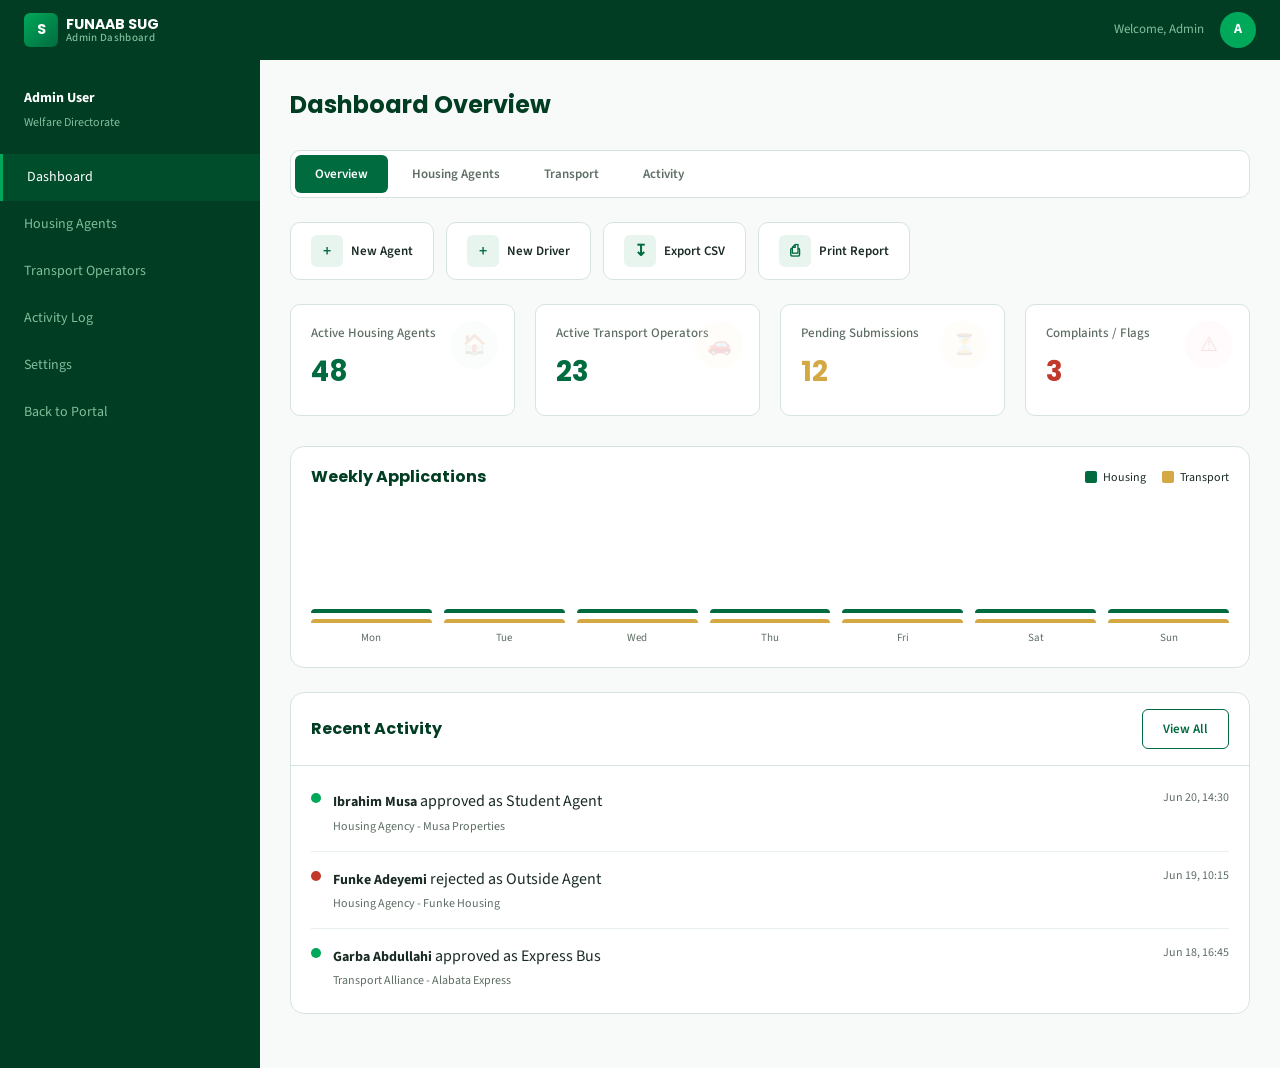
==== commit 6b8c667d: "feat: responsive admin dashboard with interactive features - Mobile sidebar toggle with overlay - Ta" ====
--- a/dashboard-admin.html
+++ b/dashboard-admin.html
@@ -8,8 +8,272 @@
 <link rel="preconnect" href="https://fonts.googleapis.com">
 <link rel="preconnect" href="https://fonts.gstatic.com" crossorigin>
 <link href="https://fonts.googleapis.com/css2?family=Poppins:wght@400;500;600;700&family=Source+Sans+3:wght@400;500;600;700&display=swap" rel="stylesheet">
+<style>
+/* ============ DASHBOARD EXTRAS ============ */
+.dash-topbar {
+  background: var(--green-dark);
+  padding: 12px 24px;
+  display: flex;
+  justify-content: space-between;
+  align-items: center;
+  position: sticky;
+  top: 0;
+  z-index: 1001;
+}
+.dash-topbar .logo { gap: 8px; }
+.dash-topbar .logo-mark { width: 34px; height: 34px; font-size: 14px; }
+.dash-topbar .logo-text { color: #fff; font-size: 14px; }
+.dash-topbar .logo-text small { color: #7FBF9A; }
+.dash-topbar-right { display: flex; align-items: center; gap: 16px; }
+.dash-topbar-right span { color: #7FBF9A; font-size: 13px; }
+.dash-topbar-right .avatar {
+  width: 36px; height: 36px; border-radius: 50%;
+  background: var(--green-bright); color: #fff;
+  display: flex; align-items: center; justify-content: center;
+  font-weight: 700; font-size: 14px;
+}
+.sidebar-toggle {
+  display: none; background: none; border: none; cursor: pointer; padding: 8px;
+}
+.sidebar-toggle span {
+  display: block; width: 22px; height: 2px; background: #fff; margin: 5px 0;
+  transition: var(--transition);
+}
+.sidebar-overlay {
+  display: none; position: fixed; inset: 0; background: rgba(0,0,0,0.5);
+  z-index: 1099;
+}
+.sidebar-overlay.active { display: block; }
+
+/* Tabs */
+.dash-tabs {
+  display: flex; gap: 4px; margin-bottom: 24px; background: var(--white);
+  border-radius: var(--radius-md); padding: 4px; border: 1px solid var(--line);
+  overflow-x: auto;
+}
+.dash-tab {
+  padding: 10px 20px; border-radius: var(--radius-sm); font-size: 13px;
+  font-weight: 600; cursor: pointer; transition: var(--transition);
+  white-space: nowrap; background: transparent; border: none; color: var(--muted);
+}
+.dash-tab:hover { color: var(--green-primary); background: var(--green-tint); }
+.dash-tab.active { background: var(--green-primary); color: var(--white); }
+
+/* Stat Cards */
+.stat-card { position: relative; overflow: hidden; }
+.stat-card .stat-icon {
+  position: absolute; top: 16px; right: 16px; width: 48px; height: 48px;
+  border-radius: 50%; display: flex; align-items: center; justify-content: center;
+  font-size: 20px; opacity: 0.15;
+}
+.stat-card .value { transition: all 0.5s ease; }
+.stat-card:hover { transform: translateY(-2px); box-shadow: var(--shadow-md); }
+.stat-card:hover .value { transform: scale(1.05); }
+
+/* Quick Actions */
+.quick-actions {
+  display: flex; gap: 12px; margin-bottom: 24px; flex-wrap: wrap;
+}
+.quick-action-btn {
+  display: flex; align-items: center; gap: 8px; padding: 12px 20px;
+  background: var(--white); border: 1px solid var(--line); border-radius: var(--radius-md);
+  cursor: pointer; transition: var(--transition); font-size: 13px; font-weight: 600;
+  color: var(--ink);
+}
+.quick-action-btn:hover {
+  border-color: var(--green-primary); color: var(--green-primary);
+  box-shadow: var(--shadow-sm);
+}
+.quick-action-btn .qa-icon {
+  width: 32px; height: 32px; border-radius: var(--radius-sm);
+  background: var(--green-tint); color: var(--green-primary);
+  display: flex; align-items: center; justify-content: center; font-size: 16px;
+}
+
+/* Table Card */
+.table-card {
+  background: var(--white); border: 1px solid var(--line);
+  border-radius: var(--radius-lg); overflow: hidden; margin-bottom: 24px;
+}
+.table-header {
+  display: flex; justify-content: space-between; align-items: center;
+  padding: 16px 20px; border-bottom: 1px solid var(--line);
+  flex-wrap: wrap; gap: 12px;
+}
+.table-header h3 { font-size: 16px; margin: 0; }
+.table-search {
+  display: flex; gap: 8px;
+}
+.table-search input {
+  border: 1px solid var(--line); border-radius: var(--radius-sm);
+  padding: 8px 12px; font-size: 13px; width: 200px;
+}
+.table-search input:focus { outline: none; border-color: var(--green-primary); }
+.table-body { overflow-x: auto; }
+
+/* Activity */
+.activity-item {
+  display: flex; gap: 12px; padding: 14px 0;
+  border-bottom: 1px solid var(--line-light); align-items: flex-start;
+}
+.activity-item:last-child { border-bottom: none; }
+.activity-dot {
+  width: 10px; height: 10px; border-radius: 50%; margin-top: 5px; flex-shrink: 0;
+}
+.activity-dot.approved { background: var(--success); }
+.activity-dot.rejected { background: var(--danger); }
+.activity-dot.pending { background: var(--warning); }
+.activity-content { flex: 1; }
+.activity-content strong { font-size: 14px; }
+.activity-content p { font-size: 12px; color: var(--muted); margin-top: 2px; }
+.activity-time { font-size: 12px; color: var(--muted); white-space: nowrap; }
+
+/* Chart placeholder */
+.chart-card {
+  background: var(--white); border: 1px solid var(--line);
+  border-radius: var(--radius-lg); padding: 20px; margin-bottom: 24px;
+}
+.chart-header {
+  display: flex; justify-content: space-between; align-items: center;
+  margin-bottom: 20px;
+}
+.chart-bars {
+  display: flex; align-items: flex-end; gap: 12px; height: 140px;
+}
+.chart-bar-group { flex: 1; display: flex; flex-direction: column; align-items: center; gap: 6px; }
+.chart-bar {
+  width: 100%; border-radius: 4px 4px 0 0; transition: height 0.8s ease;
+  min-height: 4px;
+}
+.chart-bar.housing { background: var(--green-primary); }
+.chart-bar.transport { background: var(--gold); }
+.chart-label { font-size: 11px; color: var(--muted); text-align: center; }
+
+/* Modal */
+.modal-overlay {
+  display: none; position: fixed; inset: 0; background: rgba(0,0,0,0.6);
+  z-index: 2000; align-items: center; justify-content: center; padding: 20px;
+}
+.modal-overlay.active { display: flex; }
+.modal {
+  background: var(--white); border-radius: var(--radius-lg); width: 100%;
+  max-width: 560px; max-height: 90vh; overflow-y: auto;
+  box-shadow: 0 20px 60px rgba(0,0,0,0.3);
+}
+.modal-header {
+  display: flex; justify-content: space-between; align-items: center;
+  padding: 20px 24px; border-bottom: 1px solid var(--line);
+}
+.modal-header h3 { margin: 0; font-size: 18px; }
+.modal-close {
+  width: 32px; height: 32px; border-radius: 50%; border: none;
+  background: var(--off-white); cursor: pointer; font-size: 18px;
+  display: flex; align-items: center; justify-content: center;
+  transition: var(--transition);
+}
+.modal-close:hover { background: var(--danger); color: var(--white); }
+.modal-body { padding: 24px; }
+.modal-footer {
+  padding: 16px 24px; border-top: 1px solid var(--line);
+  display: flex; gap: 12px; justify-content: flex-end;
+}
+
+/* Profile Row */
+.profile-row {
+  display: flex; gap: 16px; align-items: center; margin-bottom: 20px;
+}
+.profile-row img {
+  width: 64px; height: 64px; border-radius: 50%; object-fit: cover;
+}
+.profile-row-info h4 { margin-bottom: 2px; }
+.profile-row-info span { font-size: 13px; color: var(--green-bright); font-weight: 600; }
+.detail-grid {
+  display: grid; grid-template-columns: 1fr 1fr; gap: 16px;
+}
+.detail-item label {
+  display: block; font-size: 11px; color: var(--muted);
+  text-transform: uppercase; letter-spacing: 0.05em; margin-bottom: 4px;
+}
+.detail-item span { font-size: 14px; font-weight: 600; color: var(--ink); }
+
+/* Notification Toast */
+.toast {
+  position: fixed; bottom: 24px; right: 24px; background: var(--green-dark);
+  color: var(--white); padding: 14px 24px; border-radius: var(--radius-md);
+  font-size: 14px; font-weight: 500; box-shadow: var(--shadow-lg);
+  transform: translateY(100px); opacity: 0; transition: all 0.4s ease;
+  z-index: 3000; display: flex; align-items: center; gap: 10px;
+}
+.toast.show { transform: translateY(0); opacity: 1; }
+.toast.success { background: var(--success); }
+.toast.error { background: var(--danger); }
+
+/* Progress Ring */
+.progress-ring { position: relative; width: 60px; height: 60px; }
+.progress-ring svg { transform: rotate(-90deg); }
+.progress-ring circle {
+  fill: none; stroke-width: 6; stroke-linecap: round;
+}
+.progress-ring .bg { stroke: var(--line); }
+.progress-ring .fg { transition: stroke-dashoffset 1s ease; }
+.progress-ring .value {
+  position: absolute; inset: 0; display: flex; align-items: center;
+  justify-content: center; font-size: 14px; font-weight: 700;
+}
+
+/* ============ RESPONSIVE ============ */
+@media (max-width: 980px) {
+  .sidebar-toggle { display: block; }
+  .sidebar {
+    position: fixed; left: -280px; top: 0; bottom: 0; width: 260px;
+    z-index: 1100; transition: left 0.3s ease;
+  }
+  .sidebar.open { left: 0; }
+  .dashboard { grid-template-columns: 1fr; }
+  .dashboard-main { padding: 20px 16px; padding-top: 16px; }
+  .stat-cards { grid-template-columns: repeat(2, 1fr); }
+  .dash-topbar { padding: 12px 16px; }
+  .table-search input { width: 140px; }
+  .detail-grid { grid-template-columns: 1fr; }
+}
+
+@media (max-width: 600px) {
+  .stat-cards { grid-template-columns: 1fr; }
+  .quick-actions { flex-direction: column; }
+  .quick-action-btn { width: 100%; justify-content: center; }
+  .table-header { flex-direction: column; align-items: stretch; }
+  .table-search { width: 100%; }
+  .table-search input { flex: 1; width: 100%; }
+  .chart-bars { height: 100px; gap: 6px; }
+  .dash-tabs { gap: 2px; padding: 3px; }
+  .dash-tab { padding: 8px 14px; font-size: 12px; }
+  .dash-topbar-right span { display: none; }
+  .profile-row { flex-direction: column; text-align: center; }
+  .modal { margin: 10px; max-height: 85vh; }
+}
+</style>
 </head>
 <body>
+
+<!-- TOP BAR -->
+<div class="dash-topbar">
+  <div style="display:flex;align-items:center;gap:12px;">
+    <button class="sidebar-toggle" onclick="toggleSidebar()">
+      <span></span><span></span><span></span>
+    </button>
+    <a href="sug-portal.html" class="logo">
+      <div class="logo-mark">S</div>
+      <div class="logo-text">FUNAAB SUG<small>Admin Dashboard</small></div>
+    </a>
+  </div>
+  <div class="dash-topbar-right">
+    <span>Welcome, Admin</span>
+    <div class="avatar">A</div>
+  </div>
+</div>
+
+<!-- SIDEBAR OVERLAY -->
+<div class="sidebar-overlay" onclick="toggleSidebar()"></div>
 
 <!-- DASHBOARD LAYOUT -->
 <div class="dashboard">
@@ -21,10 +285,10 @@
       <span>Welfare Directorate</span>
     </div>
     <ul class="sidebar-menu">
-      <li><a href="#" class="active">Dashboard</a></li>
-      <li><a href="#housing-section">Housing Agents</a></li>
-      <li><a href="#transport-section">Transport Operators</a></li>
-      <li><a href="#analytics-section">Analytics</a></li>
+      <li><a href="#" class="active" onclick="switchTab('overview')">Dashboard</a></li>
+      <li><a href="#" onclick="switchTab('housing')">Housing Agents</a></li>
+      <li><a href="#" onclick="switchTab('transport')">Transport Operators</a></li>
+      <li><a href="#" onclick="switchTab('activity')">Activity Log</a></li>
       <li><a href="#">Settings</a></li>
       <li><a href="sug-portal.html">Back to Portal</a></li>
     </ul>
@@ -35,169 +299,408 @@
 
     <!-- Dashboard Header -->
     <div class="dashboard-header">
-      <h2>SUG Admin Dashboard</h2>
-      <span style="font-size:14px;color:var(--muted);">Welcome, Admin</span>
-    </div>
-
-    <!-- Analytics Cards -->
-    <div class="stat-cards" id="analytics-section">
-      <div class="stat-card">
-        <h4>Active Housing Agents</h4>
-        <div class="value">48</div>
+      <h2>Dashboard Overview</h2>
+    </div>
+
+    <!-- Tabs -->
+    <div class="dash-tabs">
+      <button class="dash-tab active" onclick="switchTab('overview')">Overview</button>
+      <button class="dash-tab" onclick="switchTab('housing')">Housing Agents</button>
+      <button class="dash-tab" onclick="switchTab('transport')">Transport</button>
+      <button class="dash-tab" onclick="switchTab('activity')">Activity</button>
+    </div>
+
+    <!-- Quick Actions -->
+    <div class="quick-actions">
+      <button class="quick-action-btn" onclick="showModal('new-agent')">
+        <div class="qa-icon">+</div>
+        New Agent
+      </button>
+      <button class="quick-action-btn" onclick="showModal('new-driver')">
+        <div class="qa-icon">+</div>
+        New Driver
+      </button>
+      <button class="quick-action-btn" onclick="exportData()">
+        <div class="qa-icon">&#8615;</div>
+        Export CSV
+      </button>
+      <button class="quick-action-btn" onclick="window.print()">
+        <div class="qa-icon">&#9113;</div>
+        Print Report
+      </button>
+    </div>
+
+    <!-- ===== OVERVIEW TAB ===== -->
+    <div id="tab-overview">
+      <!-- Analytics Cards -->
+      <div class="stat-cards" id="analytics-section">
+        <div class="stat-card">
+          <div class="stat-icon" style="background:var(--green-tint);color:var(--green-primary);">&#127968;</div>
+          <h4>Active Housing Agents</h4>
+          <div class="value" data-target="48">0</div>
+        </div>
+        <div class="stat-card">
+          <div class="stat-icon" style="background:#FFF3E0;color:var(--gold);">&#128663;</div>
+          <h4>Active Transport Operators</h4>
+          <div class="value" data-target="23">0</div>
+        </div>
+        <div class="stat-card">
+          <div class="stat-icon" style="background:#FFF3E0;color:var(--warning);">&#9203;</div>
+          <h4>Pending Submissions</h4>
+          <div class="value" style="color:var(--warning);" data-target="12">0</div>
+        </div>
+        <div class="stat-card">
+          <div class="stat-icon" style="background:#FFEBEE;color:var(--danger);">&#9888;</div>
+          <h4>Complaints / Flags</h4>
+          <div class="value" style="color:var(--danger);" data-target="3">0</div>
+        </div>
       </div>
-      <div class="stat-card">
-        <h4>Active Transport Operators</h4>
-        <div class="value">23</div>
+
+      <!-- Chart -->
+      <div class="chart-card">
+        <div class="chart-header">
+          <h3 style="font-size:16px;margin:0;">Weekly Applications</h3>
+          <div style="display:flex;gap:16px;font-size:12px;">
+            <span style="display:flex;align-items:center;gap:6px;"><span style="width:12px;height:12px;background:var(--green-primary);border-radius:2px;display:inline-block;"></span> Housing</span>
+            <span style="display:flex;align-items:center;gap:6px;"><span style="width:12px;height:12px;background:var(--gold);border-radius:2px;display:inline-block;"></span> Transport</span>
+          </div>
+        </div>
+        <div class="chart-bars">
+          <div class="chart-bar-group">
+            <div class="chart-bar housing" data-height="60"></div>
+            <div class="chart-bar transport" data-height="35"></div>
+            <div class="chart-label">Mon</div>
+          </div>
+          <div class="chart-bar-group">
+            <div class="chart-bar housing" data-height="85"></div>
+            <div class="chart-bar transport" data-height="50"></div>
+            <div class="chart-label">Tue</div>
+          </div>
+          <div class="chart-bar-group">
+            <div class="chart-bar housing" data-height="45"></div>
+            <div class="chart-bar transport" data-height="70"></div>
+            <div class="chart-label">Wed</div>
+          </div>
+          <div class="chart-bar-group">
+            <div class="chart-bar housing" data-height="90"></div>
+            <div class="chart-bar transport" data-height="40"></div>
+            <div class="chart-label">Thu</div>
+          </div>
+          <div class="chart-bar-group">
+            <div class="chart-bar housing" data-height="70"></div>
+            <div class="chart-bar transport" data-height="55"></div>
+            <div class="chart-label">Fri</div>
+          </div>
+          <div class="chart-bar-group">
+            <div class="chart-bar housing" data-height="30"></div>
+            <div class="chart-bar transport" data-height="25"></div>
+            <div class="chart-label">Sat</div>
+          </div>
+          <div class="chart-bar-group">
+            <div class="chart-bar housing" data-height="20"></div>
+            <div class="chart-bar transport" data-height="15"></div>
+            <div class="chart-label">Sun</div>
+          </div>
+        </div>
       </div>
-      <div class="stat-card">
-        <h4>Pending Submissions</h4>
-        <div class="value" style="color:var(--warning);">12</div>
+
+      <!-- Recent Activity (compact) -->
+      <div class="table-card">
+        <div class="table-header">
+          <h3>Recent Activity</h3>
+          <button class="btn btn-sm btn-outline-green" onclick="switchTab('activity')">View All</button>
+        </div>
+        <div style="padding:8px 20px;">
+          <div class="activity-item">
+            <div class="activity-dot approved"></div>
+            <div class="activity-content">
+              <strong>Ibrahim Musa</strong> approved as Student Agent
+              <p>Housing Agency - Musa Properties</p>
+            </div>
+            <div class="activity-time">Jun 20, 14:30</div>
+          </div>
+          <div class="activity-item">
+            <div class="activity-dot rejected"></div>
+            <div class="activity-content">
+              <strong>Funke Adeyemi</strong> rejected as Outside Agent
+              <p>Housing Agency - Funke Housing</p>
+            </div>
+            <div class="activity-time">Jun 19, 10:15</div>
+          </div>
+          <div class="activity-item">
+            <div class="activity-dot approved"></div>
+            <div class="activity-content">
+              <strong>Garba Abdullahi</strong> approved as Express Bus
+              <p>Transport Alliance - Alabata Express</p>
+            </div>
+            <div class="activity-time">Jun 18, 16:45</div>
+          </div>
+        </div>
       </div>
-      <div class="stat-card">
-        <h4>Complaints / Flags</h4>
-        <div class="value" style="color:var(--danger);">3</div>
+    </div>
+
+    <!-- ===== HOUSING TAB ===== -->
+    <div id="tab-housing" style="display:none;">
+      <div class="table-card">
+        <div class="table-header">
+          <h3>Housing Agencies Clearance Queue</h3>
+          <div class="table-search">
+            <input type="text" placeholder="Search agents..." oninput="filterTable(this, 'housing-table')">
+          </div>
+        </div>
+        <div class="table-body">
+          <table class="data-table" id="housing-table">
+            <thead>
+              <tr>
+                <th>Agent</th>
+                <th>Type</th>
+                <th>Business</th>
+                <th>Matric</th>
+                <th>Date</th>
+                <th>Status</th>
+                <th>Actions</th>
+              </tr>
+            </thead>
+            <tbody>
+              <tr data-status="pending">
+                <td>
+                  <div style="display:flex;align-items:center;gap:10px;">
+                    <img src="https://images.unsplash.com/photo-1507003211169-0a1dd7228f2d?w=80&q=80" style="width:36px;height:36px;border-radius:50%;object-fit:cover;">
+                    <div>
+                      <strong>Adewale Kunle</strong>
+                      <div style="font-size:11px;color:var(--muted);">kunle@email.com</div>
+                    </div>
+                  </div>
+                </td>
+                <td><span class="agent-type-badge student">Student</span></td>
+                <td>Kunle Homes</td>
+                <td>2023/1/0142</td>
+                <td>Jun 22</td>
+                <td><span class="status-badge pending">Pending</span></td>
+                <td>
+                  <button class="btn btn-sm btn-success" onclick="approveRow(this)">Approve</button>
+                  <button class="btn btn-sm btn-danger" onclick="rejectRow(this)">Reject</button>
+                  <button class="btn btn-sm btn-outline-green" onclick="viewDetails(this)">View</button>
+                </td>
+              </tr>
+              <tr data-status="pending">
+                <td>
+                  <div style="display:flex;align-items:center;gap:10px;">
+                    <img src="https://images.unsplash.com/photo-1573497019940-1c28c88b4f3e?w=80&q=80" style="width:36px;height:36px;border-radius:50%;object-fit:cover;">
+                    <div>
+                      <strong>Blessing Okonkwo</strong>
+                      <div style="font-size:11px;color:var(--muted);">blessing@email.com</div>
+                    </div>
+                  </div>
+                </td>
+                <td><span class="agent-type-badge outside">Outside</span></td>
+                <td>Blessing Estates</td>
+                <td>-</td>
+                <td>Jun 21</td>
+                <td><span class="status-badge pending">Pending</span></td>
+                <td>
+                  <button class="btn btn-sm btn-success" onclick="approveRow(this)">Approve</button>
+                  <button class="btn btn-sm btn-danger" onclick="rejectRow(this)">Reject</button>
+                  <button class="btn btn-sm btn-outline-green" onclick="viewDetails(this)">View</button>
+                </td>
+              </tr>
+              <tr data-status="approved">
+                <td>
+                  <div style="display:flex;align-items:center;gap:10px;">
+                    <img src="https://images.unsplash.com/photo-1506794778202-cad84cf45f1d?w=80&q=80" style="width:36px;height:36px;border-radius:50%;object-fit:cover;">
+                    <div>
+                      <strong>Ibrahim Musa</strong>
+                      <div style="font-size:11px;color:var(--muted);">ibrahim@email.com</div>
+                    </div>
+                  </div>
+                </td>
+                <td><span class="agent-type-badge student">Student</span></td>
+                <td>Musa Properties</td>
+                <td>2022/2/0087</td>
+                <td>Jun 20</td>
+                <td><span class="status-badge approved">Approved</span></td>
+                <td>
+                  <button class="btn btn-sm btn-outline-green" onclick="viewDetails(this)">View</button>
+                </td>
+              </tr>
+              <tr data-status="rejected">
+                <td>
+                  <div style="display:flex;align-items:center;gap:10px;">
+                    <img src="https://images.unsplash.com/photo-1580489944761-15a19d654956?w=80&q=80" style="width:36px;height:36px;border-radius:50%;object-fit:cover;">
+                    <div>
+                      <strong>Funke Adeyemi</strong>
+                      <div style="font-size:11px;color:var(--muted);">funke@email.com</div>
+                    </div>
+                  </div>
+                </td>
+                <td><span class="agent-type-badge outside">Outside</span></td>
+                <td>Funke Housing</td>
+                <td>-</td>
+                <td>Jun 19</td>
+                <td><span class="status-badge rejected">Rejected</span></td>
+                <td>
+                  <button class="btn btn-sm btn-outline-green" onclick="viewDetails(this)">View</button>
+                </td>
+              </tr>
+            </tbody>
+          </table>
+        </div>
       </div>
     </div>
 
-    <!-- Housing Agents Section -->
-    <div id="housing-section" style="margin-bottom:40px;">
-      <h3 style="margin-bottom:20px;">Housing Agencies Clearance Queue</h3>
-      <table class="data-table">
-        <thead>
-          <tr>
-            <th>Name</th>
-            <th>Type</th>
-            <th>Business</th>
-            <th>Date Applied</th>
-            <th>Status</th>
-            <th>Actions</th>
-          </tr>
-        </thead>
-        <tbody>
-          <tr>
-            <td><strong>Adewale Kunle</strong></td>
-            <td>Student Agent</td>
-            <td>Kunle Homes</td>
-            <td>Jun 22, 2026</td>
-            <td><span class="status-badge pending">Pending</span></td>
-            <td>
-              <button class="btn btn-sm btn-success" onclick="approveAgent(this)">Approve</button>
-              <button class="btn btn-sm btn-danger" onclick="rejectAgent(this)">Reject</button>
-            </td>
-          </tr>
-          <tr>
-            <td><strong>Blessing Okonkwo</strong></td>
-            <td>Outside Agent</td>
-            <td>Blessing Estates</td>
-            <td>Jun 21, 2026</td>
-            <td><span class="status-badge pending">Pending</span></td>
-            <td>
-              <button class="btn btn-sm btn-success" onclick="approveAgent(this)">Approve</button>
-              <button class="btn btn-sm btn-danger" onclick="rejectAgent(this)">Reject</button>
-            </td>
-          </tr>
-          <tr>
-            <td><strong>Ibrahim Musa</strong></td>
-            <td>Student Agent</td>
-            <td>Musa Properties</td>
-            <td>Jun 20, 2026</td>
-            <td><span class="status-badge approved">Approved</span></td>
-            <td>
-              <button class="btn btn-sm" style="background:var(--muted);cursor:default;">Completed</button>
-            </td>
-          </tr>
-          <tr>
-            <td><strong>Funke Adeyemi</strong></td>
-            <td>Outside Agent</td>
-            <td>Funke Housing</td>
-            <td>Jun 19, 2026</td>
-            <td><span class="status-badge rejected">Rejected</span></td>
-            <td>
-              <button class="btn btn-sm" style="background:var(--muted);cursor:default;">Completed</button>
-            </td>
-          </tr>
-        </tbody>
-      </table>
-    </div>
-
-    <!-- Transport Operators Section -->
-    <div id="transport-section" style="margin-bottom:40px;">
-      <h3 style="margin-bottom:20px;">Transport Operators Clearance Queue</h3>
-      <table class="data-table">
-        <thead>
-          <tr>
-            <th>Name</th>
-            <th>Vehicle Type</th>
-            <th>Plate No</th>
-            <th>Route</th>
-            <th>Status</th>
-            <th>Actions</th>
-          </tr>
-        </thead>
-        <tbody>
-          <tr>
-            <td><strong>Oluwaseun Ajayi</strong></td>
-            <td>Shuttle</td>
-            <td>ABJ-456-XY</td>
-            <td>Camp to Campus</td>
-            <td><span class="status-badge pending">Pending</span></td>
-            <td>
-              <button class="btn btn-sm btn-success" onclick="approveDriver(this)">Approve</button>
-              <button class="btn btn-sm btn-danger" onclick="rejectDriver(this)">Reject</button>
-            </td>
-          </tr>
-          <tr>
-            <td><strong>Chukwuemeka Obi</strong></td>
-            <td>Cab</td>
-            <td>LAG-789-AB</td>
-            <td>Camp to Oluwo</td>
-            <td><span class="status-badge pending">Pending</span></td>
-            <td>
-              <button class="btn btn-sm btn-success" onclick="approveDriver(this)">Approve</button>
-              <button class="btn btn-sm btn-danger" onclick="rejectDriver(this)">Reject</button>
-            </td>
-          </tr>
-          <tr>
-            <td><strong>Garba Abdullahi</strong></td>
-            <td>Express Bus</td>
-            <td>Kano-123-CD</td>
-            <td>Alabata Express</td>
-            <td><span class="status-badge approved">Approved</span></td>
-            <td>
-              <button class="btn btn-sm" style="background:var(--muted);cursor:default;">Completed</button>
-            </td>
-          </tr>
-        </tbody>
-      </table>
-    </div>
-
-    <!-- Recent Activity -->
-    <div>
-      <h3 style="margin-bottom:20px;">Recent Activity</h3>
-      <div style="background:var(--white);border:1px solid var(--line);border-radius:var(--radius-md);padding:20px;">
-        <div style="display:flex;justify-content:space-between;padding:12px 0;border-bottom:1px solid var(--line-light);">
-          <div>
-            <strong style="color:var(--green-primary);">Approved</strong> — Ibrahim Musa (Student Agent)
-          </div>
-          <span style="font-size:13px;color:var(--muted);">Jun 20, 2026 14:30</span>
-        </div>
-        <div style="display:flex;justify-content:space-between;padding:12px 0;border-bottom:1px solid var(--line-light);">
-          <div>
-            <strong style="color:var(--danger);">Rejected</strong> — Funke Adeyemi (Outside Agent)
-          </div>
-          <span style="font-size:13px;color:var(--muted);">Jun 19, 2026 10:15</span>
-        </div>
-        <div style="display:flex;justify-content:space-between;padding:12px 0;border-bottom:1px solid var(--line-light);">
-          <div>
-            <strong style="color:var(--green-primary);">Approved</strong> — Garba Abdullahi (Express Bus)
-          </div>
-          <span style="font-size:13px;color:var(--muted);">Jun 18, 2026 16:45</span>
-        </div>
-        <div style="display:flex;justify-content:space-between;padding:12px 0;">
-          <div>
-            <strong style="color:var(--warning);">Pending</strong> — Adewale Kunle (Student Agent)
-          </div>
-          <span style="font-size:13px;color:var(--muted);">Jun 22, 2026 09:00</span>
+    <!-- ===== TRANSPORT TAB ===== -->
+    <div id="tab-transport" style="display:none;">
+      <div class="table-card">
+        <div class="table-header">
+          <h3>Transport Operators Clearance Queue</h3>
+          <div class="table-search">
+            <input type="text" placeholder="Search drivers..." oninput="filterTable(this, 'transport-table')">
+          </div>
+        </div>
+        <div class="table-body">
+          <table class="data-table" id="transport-table">
+            <thead>
+              <tr>
+                <th>Driver</th>
+                <th>Vehicle</th>
+                <th>Plate No</th>
+                <th>Route</th>
+                <th>Date</th>
+                <th>Status</th>
+                <th>Actions</th>
+              </tr>
+            </thead>
+            <tbody>
+              <tr data-status="pending">
+                <td>
+                  <div style="display:flex;align-items:center;gap:10px;">
+                    <img src="https://images.unsplash.com/photo-1507003211169-0a1dd7228f2d?w=80&q=80" style="width:36px;height:36px;border-radius:50%;object-fit:cover;">
+                    <div>
+                      <strong>Oluwaseun Ajayi</strong>
+                      <div style="font-size:11px;color:var(--muted);">seun@email.com</div>
+                    </div>
+                  </div>
+                </td>
+                <td><span class="status-badge awaiting">Shuttle</span></td>
+                <td>ABJ-456-XY</td>
+                <td>Camp to Campus</td>
+                <td>Jun 23</td>
+                <td><span class="status-badge pending">Pending</span></td>
+                <td>
+                  <button class="btn btn-sm btn-success" onclick="approveRow(this)">Approve</button>
+                  <button class="btn btn-sm btn-danger" onclick="rejectRow(this)">Reject</button>
+                  <button class="btn btn-sm btn-outline-green" onclick="viewDetails(this)">View</button>
+                </td>
+              </tr>
+              <tr data-status="pending">
+                <td>
+                  <div style="display:flex;align-items:center;gap:10px;">
+                    <img src="https://images.unsplash.com/photo-1506794778202-cad84cf45f1d?w=80&q=80" style="width:36px;height:36px;border-radius:50%;object-fit:cover;">
+                    <div>
+                      <strong>Chukwuemeka Obi</strong>
+                      <div style="font-size:11px;color:var(--muted);">chukwu@email.com</div>
+                    </div>
+                  </div>
+                </td>
+                <td><span class="status-badge awaiting">Cab</span></td>
+                <td>LAG-789-AB</td>
+                <td>Camp to Oluwo</td>
+                <td>Jun 22</td>
+                <td><span class="status-badge pending">Pending</span></td>
+                <td>
+                  <button class="btn btn-sm btn-success" onclick="approveRow(this)">Approve</button>
+                  <button class="btn btn-sm btn-danger" onclick="rejectRow(this)">Reject</button>
+                  <button class="btn btn-sm btn-outline-green" onclick="viewDetails(this)">View</button>
+                </td>
+              </tr>
+              <tr data-status="approved">
+                <td>
+                  <div style="display:flex;align-items:center;gap:10px;">
+                    <img src="https://images.unsplash.com/photo-1506794778202-cad84cf45f1d?w=80&q=80" style="width:36px;height:36px;border-radius:50%;object-fit:cover;">
+                    <div>
+                      <strong>Garba Abdullahi</strong>
+                      <div style="font-size:11px;color:var(--muted);">garba@email.com</div>
+                    </div>
+                  </div>
+                </td>
+                <td><span class="status-badge awaiting">Express Bus</span></td>
+                <td>Kano-123-CD</td>
+                <td>Alabata Express</td>
+                <td>Jun 18</td>
+                <td><span class="status-badge approved">Approved</span></td>
+                <td>
+                  <button class="btn btn-sm btn-outline-green" onclick="viewDetails(this)">View</button>
+                </td>
+              </tr>
+            </tbody>
+          </table>
+        </div>
+      </div>
+    </div>
+
+    <!-- ===== ACTIVITY TAB ===== -->
+    <div id="tab-activity" style="display:none;">
+      <div class="table-card">
+        <div class="table-header">
+          <h3>Full Activity Log</h3>
+        </div>
+        <div style="padding:8px 20px;">
+          <div class="activity-item">
+            <div class="activity-dot approved"></div>
+            <div class="activity-content">
+              <strong>Ibrahim Musa</strong> approved as Student Agent
+              <p>Housing Agency - Musa Properties - SUG-AG-2026-0087</p>
+            </div>
+            <div class="activity-time">Jun 20, 2026 14:30</div>
+          </div>
+          <div class="activity-item">
+            <div class="activity-dot rejected"></div>
+            <div class="activity-content">
+              <strong>Funke Adeyemi</strong> rejected as Outside Agent
+              <p>Housing Agency - Funke Housing - Reason: Incomplete documentation</p>
+            </div>
+            <div class="activity-time">Jun 19, 2026 10:15</div>
+          </div>
+          <div class="activity-item">
+            <div class="activity-dot approved"></div>
+            <div class="activity-content">
+              <strong>Garba Abdullahi</strong> approved as Express Bus Operator
+              <p>Transport Alliance - Alabata Express - SUG-TX-2026-003</p>
+            </div>
+            <div class="activity-time">Jun 18, 2026 16:45</div>
+          </div>
+          <div class="activity-item">
+            <div class="activity-dot pending"></div>
+            <div class="activity-content">
+              <strong>Adewale Kunle</strong> application received
+              <p>Housing Agency - Kunle Homes - Awaiting review</p>
+            </div>
+            <div class="activity-time">Jun 22, 2026 09:00</div>
+          </div>
+          <div class="activity-item">
+            <div class="activity-dot pending"></div>
+            <div class="activity-content">
+              <strong>Blessing Okonkwo</strong> application received
+              <p>Housing Agency - Blessing Estates - Awaiting review</p>
+            </div>
+            <div class="activity-time">Jun 21, 2026 11:20</div>
+          </div>
+          <div class="activity-item">
+            <div class="activity-dot pending"></div>
+            <div class="activity-content">
+              <strong>Oluwaseun Ajayi</strong> application received
+              <p>Transport Alliance - Shuttle - Camp to Campus</p>
+            </div>
+            <div class="activity-time">Jun 23, 2026 08:30</div>
+          </div>
+          <div class="activity-item">
+            <div class="activity-dot pending"></div>
+            <div class="activity-content">
+              <strong>Chukwuemeka Obi</strong> application received
+              <p>Transport Alliance - Cab - Camp to Oluwo</p>
+            </div>
+            <div class="activity-time">Jun 22, 2026 15:10</div>
+          </div>
         </div>
       </div>
     </div>
@@ -205,38 +708,208 @@
   </main>
 </div>
 
+<!-- DETAIL MODAL -->
+<div class="modal-overlay" id="detailModal">
+  <div class="modal">
+    <div class="modal-header">
+      <h3>Application Details</h3>
+      <button class="modal-close" onclick="closeModal()">&times;</button>
+    </div>
+    <div class="modal-body">
+      <div class="profile-row">
+        <img src="https://images.unsplash.com/photo-1507003211169-0a1dd7228f2d?w=120&q=80" id="modal-avatar" style="width:64px;height:64px;border-radius:50%;object-fit:cover;">
+        <div class="profile-row-info">
+          <h4 id="modal-name">Adewale Kunle</h4>
+          <span id="modal-id">SUG-AG-2026-PENDING</span>
+        </div>
+        <span class="status-badge pending" id="modal-status" style="margin-left:auto;">Pending</span>
+      </div>
+      <div class="detail-grid">
+        <div class="detail-item">
+          <label>Email</label>
+          <span id="modal-email">kunle@email.com</span>
+        </div>
+        <div class="detail-item">
+          <label>Phone</label>
+          <span id="modal-phone">+234 801 234 5678</span>
+        </div>
+        <div class="detail-item">
+          <label>Type</label>
+          <span id="modal-type">Student Agent</span>
+        </div>
+        <div class="detail-item">
+          <label>Business</label>
+          <span id="modal-business">Kunle Homes</span>
+        </div>
+        <div class="detail-item">
+          <label>Matric No</label>
+          <span id="modal-matric">2023/1/0142</span>
+        </div>
+        <div class="detail-item">
+          <label>Department</label>
+          <span id="modal-dept">Computer Science</span>
+        </div>
+        <div class="detail-item">
+          <label>College</label>
+          <span id="modal-college">COLPHYS</span>
+        </div>
+        <div class="detail-item">
+          <label>Date Applied</label>
+          <span id="modal-date">Jun 22, 2026</span>
+        </div>
+      </div>
+      <div style="margin-top:16px;">
+        <label style="display:block;font-size:11px;color:var(--muted);text-transform:uppercase;letter-spacing:0.05em;margin-bottom:6px;">Coverage Areas</label>
+        <div style="display:flex;gap:6px;flex-wrap:wrap;" id="modal-areas">
+          <span style="background:var(--green-tint);color:var(--green-primary);padding:4px 10px;border-radius:4px;font-size:12px;font-weight:600;">Camp</span>
+          <span style="background:var(--green-tint);color:var(--green-primary);padding:4px 10px;border-radius:4px;font-size:12px;font-weight:600;">Harmony</span>
+        </div>
+      </div>
+    </div>
+    <div class="modal-footer" id="modal-footer">
+      <button class="btn btn-sm btn-outline-green" onclick="closeModal()">Close</button>
+      <button class="btn btn-sm btn-success" onclick="approveFromModal()">Approve</button>
+      <button class="btn btn-sm btn-danger" onclick="rejectFromModal()">Reject</button>
+    </div>
+  </div>
+</div>
+
+<!-- TOAST -->
+<div class="toast" id="toast"></div>
+
 <script>
-function approveAgent(btn) {
+/* === Sidebar Toggle === */
+function toggleSidebar() {
+  document.querySelector('.sidebar').classList.toggle('open');
+  document.querySelector('.sidebar-overlay').classList.toggle('active');
+}
+
+/* === Tab Switching === */
+function switchTab(tab) {
+  document.querySelectorAll('[id^="tab-"]').forEach(function(el) { el.style.display = 'none'; });
+  document.querySelectorAll('.dash-tab').forEach(function(el) { el.classList.remove('active'); });
+  document.getElementById('tab-' + tab).style.display = 'block';
+  event.target.classList.add('active');
+  document.querySelector('.sidebar').classList.remove('open');
+  document.querySelector('.sidebar-overlay').classList.remove('active');
+}
+
+/* === Animated Counters === */
+function animateCounters() {
+  document.querySelectorAll('.value[data-target]').forEach(function(el) {
+    var target = parseInt(el.getAttribute('data-target'));
+    var duration = 1500;
+    var start = 0;
+    var startTime = null;
+    function step(ts) {
+      if (!startTime) startTime = ts;
+      var progress = Math.min((ts - startTime) / duration, 1);
+      var eased = 1 - Math.pow(1 - progress, 4);
+      el.textContent = Math.floor(eased * target);
+      if (progress < 1) requestAnimationFrame(step);
+      else el.textContent = target;
+    }
+    requestAnimationFrame(step);
+  });
+}
+
+/* === Chart Bars Animation === */
+function animateChart() {
+  document.querySelectorAll('.chart-bar').forEach(function(bar) {
+    var h = bar.getAttribute('data-height');
+    bar.style.height = '0px';
+    setTimeout(function() { bar.style.height = h + '%'; }, 200);
+  });
+}
+
+/* === Approve / Reject === */
+function approveRow(btn) {
   var row = btn.closest('tr');
-  var statusBadge = row.querySelector('.status-badge');
-  statusBadge.className = 'status-badge approved';
-  statusBadge.textContent = 'Approved';
-  btn.parentElement.innerHTML = '<button class="btn btn-sm" style="background:var(--muted);cursor:default;">Completed</button>';
-}
-
-function rejectAgent(btn) {
+  row.setAttribute('data-status', 'approved');
+  var badge = row.querySelector('.status-badge');
+  badge.className = 'status-badge approved';
+  badge.textContent = 'Approved';
+  var actions = row.querySelector('td:last-child');
+  actions.innerHTML = '<button class="btn btn-sm btn-outline-green" onclick="viewDetails(this)">View</button>';
+  showToast('Agent approved successfully!', 'success');
+}
+
+function rejectRow(btn) {
   var row = btn.closest('tr');
-  var statusBadge = row.querySelector('.status-badge');
-  statusBadge.className = 'status-badge rejected';
-  statusBadge.textContent = 'Rejected';
-  btn.parentElement.innerHTML = '<button class="btn btn-sm" style="background:var(--muted);cursor:default;">Completed</button>';
-}
-
-function approveDriver(btn) {
+  row.setAttribute('data-status', 'rejected');
+  var badge = row.querySelector('.status-badge');
+  badge.className = 'status-badge rejected';
+  badge.textContent = 'Rejected';
+  var actions = row.querySelector('td:last-child');
+  actions.innerHTML = '<button class="btn btn-sm btn-outline-green" onclick="viewDetails(this)">View</button>';
+  showToast('Agent rejected.', 'error');
+}
+
+/* === View Details Modal === */
+function viewDetails(btn) {
   var row = btn.closest('tr');
-  var statusBadge = row.querySelector('.status-badge');
-  statusBadge.className = 'status-badge approved';
-  statusBadge.textContent = 'Approved';
-  btn.parentElement.innerHTML = '<button class="btn btn-sm" style="background:var(--muted);cursor:default;">Completed</button>';
-}
-
-function rejectDriver(btn) {
-  var row = btn.closest('tr');
-  var statusBadge = row.querySelector('.status-badge');
-  statusBadge.className = 'status-badge rejected';
-  statusBadge.textContent = 'Rejected';
-  btn.parentElement.innerHTML = '<button class="btn btn-sm" style="background:var(--muted);cursor:default;">Completed</button>';
-}
+  var name = row.querySelector('strong').textContent;
+  var img = row.querySelector('img');
+  document.getElementById('modal-name').textContent = name;
+  document.getElementById('modal-avatar').src = img ? img.src : '';
+  var badge = row.querySelector('.status-badge');
+  document.getElementById('modal-status').className = 'status-badge ' + badge.classList[1];
+  document.getElementById('modal-status').textContent = badge.textContent;
+  document.getElementById('detailModal').classList.add('active');
+}
+
+function closeModal() {
+  document.getElementById('detailModal').classList.remove('active');
+}
+
+function approveFromModal() {
+  closeModal();
+  showToast('Agent approved successfully!', 'success');
+}
+
+function rejectFromModal() {
+  closeModal();
+  showToast('Agent rejected.', 'error');
+}
+
+/* === Table Search === */
+function filterTable(input, tableId) {
+  var filter = input.value.toLowerCase();
+  var rows = document.querySelectorAll('#' + tableId + ' tbody tr');
+  rows.forEach(function(row) {
+    var text = row.textContent.toLowerCase();
+    row.style.display = text.includes(filter) ? '' : 'none';
+  });
+}
+
+/* === Toast Notification === */
+function showToast(msg, type) {
+  var toast = document.getElementById('toast');
+  toast.textContent = msg;
+  toast.className = 'toast ' + (type || 'success') + ' show';
+  setTimeout(function() { toast.classList.remove('show'); }, 3000);
+}
+
+/* === Export CSV === */
+function exportData() {
+  showToast('CSV export started...', 'success');
+}
+
+/* === Init === */
+document.addEventListener('DOMContentLoaded', function() {
+  animateCounters();
+  animateChart();
+});
+
+/* Close modal on overlay click */
+document.getElementById('detailModal').addEventListener('click', function(e) {
+  if (e.target === this) closeModal();
+});
+
+/* Close modal on Escape */
+document.addEventListener('keydown', function(e) {
+  if (e.key === 'Escape') closeModal();
+});
 </script>
 
 </body>
